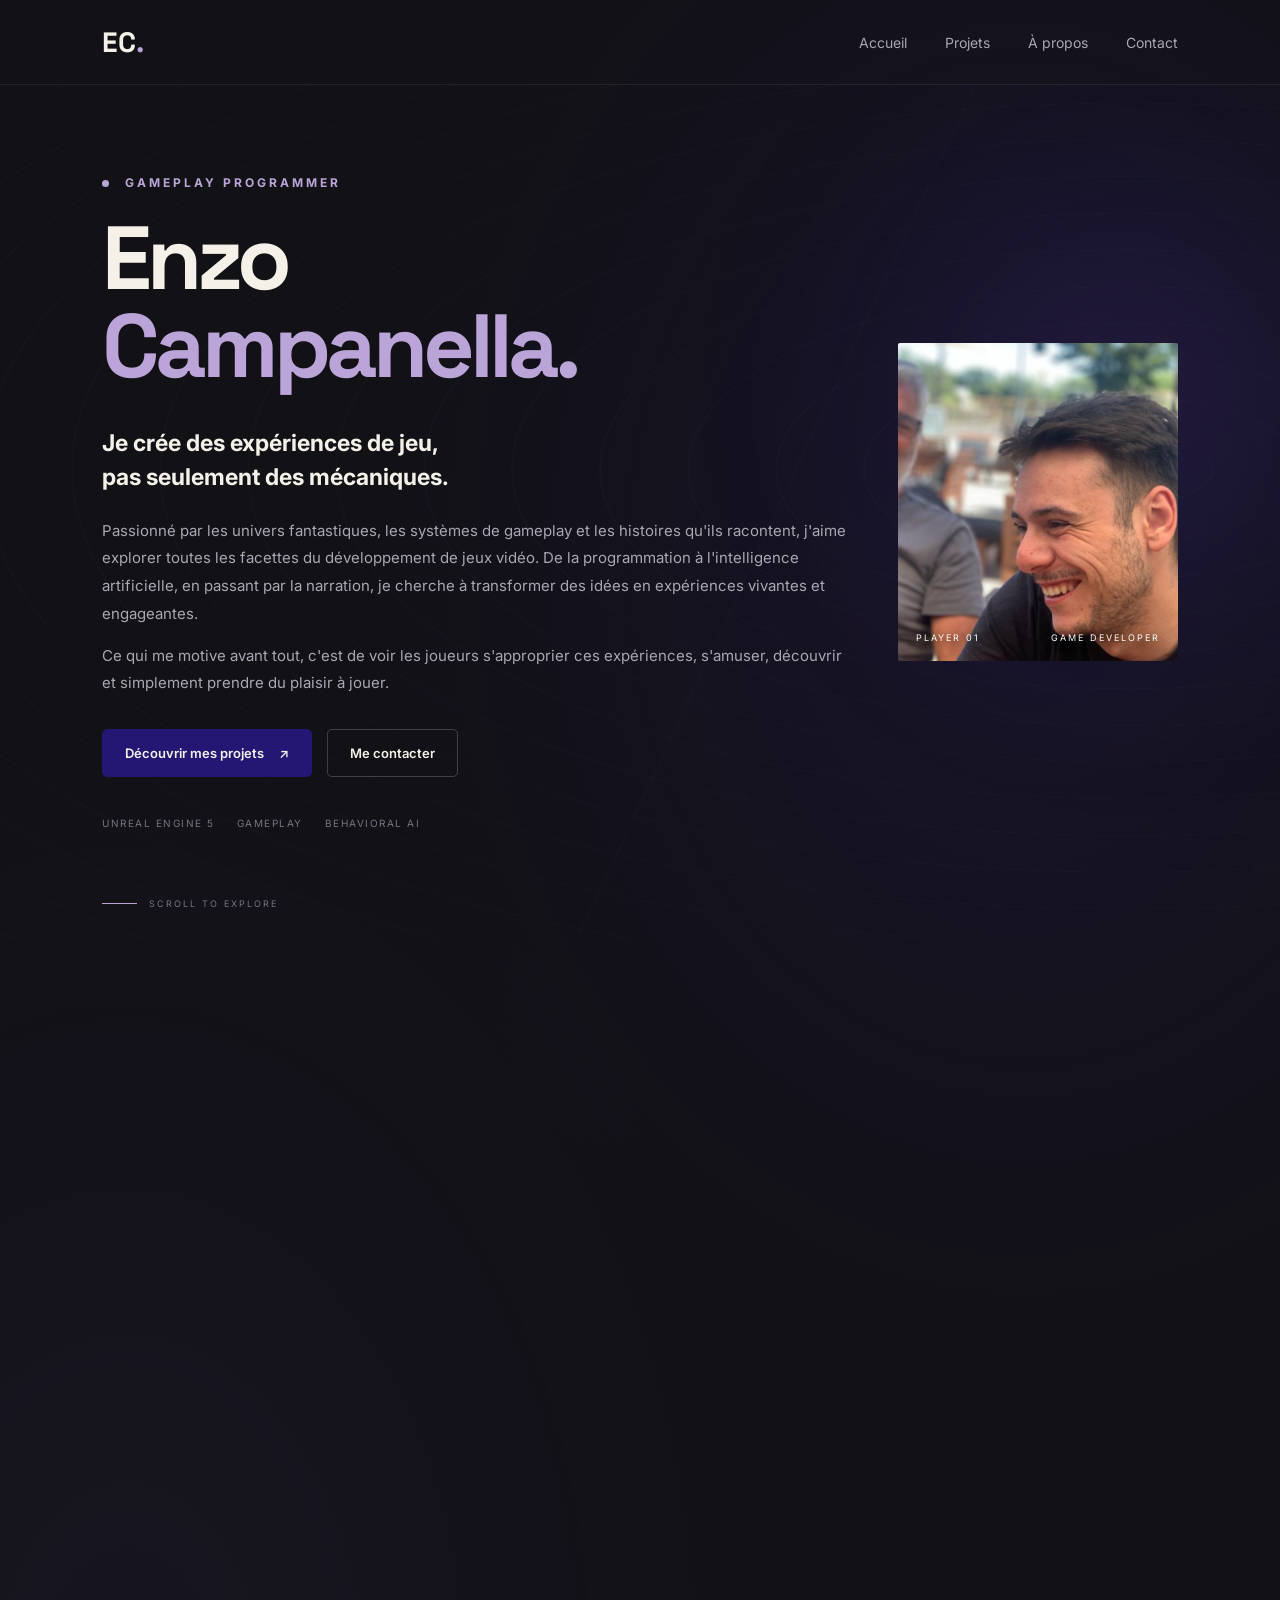
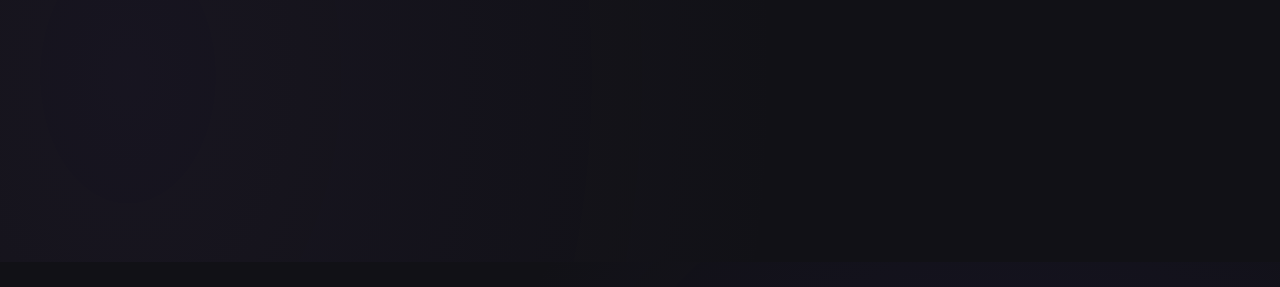
==== index.html @ 235dc597 "1" ====
<!DOCTYPE html>
<html lang="fr">
<head>
    <meta charset="UTF-8">
    <meta name="viewport" content="width=device-width, initial-scale=1.0">

    <title>Enzo Campanella | Gameplay Programmer</title>
    <meta name="description" content="Portfolio d'Enzo Campanella, Gameplay Programmer spécialisé sur Unreal Engine 5.">

    <link rel="stylesheet" href="css/style.css">
    <script src="js/main.js" defer></script>
</head>

<body>


    
    <header class="navbar">
        <a href="#" class="logo">EC<span>.</span></a>

        <nav class="nav-links" id="navLinks">
            <a href="#accueil">Accueil</a>
            <a href="#projets">Projets</a>
            <a href="#apropos">À propos</a>
            <a href="#contact">Contact</a>
        </nav>

        <button class="menu-toggle" id="menuToggle"
                aria-label="Ouvrir le menu" aria-expanded="false">
            <span></span>
            <span></span>
            <span></span>
        </button>
    </header>

    <main>

        <section class="hero" id="accueil">

            <div class="hero-content">

                <p class="eyebrow">
                    <span class="status-dot"></span>
                    GAMEPLAY PROGRAMMER
                </p>

                <h1>
                    Enzo<br>
                    <span>Campanella.</span>
                </h1>

                <h2>Je crée des expériences de jeu,<br>
                    pas seulement des mécaniques.</h2>

                <p class="hero-description">
                    Passionné par les univers fantastiques, les systèmes
                    de gameplay et les histoires qu'ils racontent, j'aime
                    explorer toutes les facettes du développement de jeux vidéo.
                    De la programmation à l'intelligence artificielle, en passant
                    par la narration, je cherche à transformer des idées en
                    expériences vivantes et engageantes.
                </p>

                <p class="hero-description secondary">
                    Ce qui me motive avant tout, c'est de voir les joueurs
                    s'approprier ces expériences, s'amuser, découvrir et
                    simplement prendre du plaisir à jouer.
                </p>

                <div class="hero-actions">
                    <a href="#projets" class="btn btn-primary">
                        Découvrir mes projets
                        <span>↗</span>
                    </a>

                    <a href="#contact" class="btn btn-secondary">
                        Me contacter
                    </a>
                </div>

                <div class="hero-technologies">
                    <span>UNREAL ENGINE 5</span>
                    <span>GAMEPLAY</span>
                    <span>BEHAVIORAL AI</span>
                </div>

            </div>

            <div class="hero-visual">

                <div class="portrait-frame">
                    <div class="portrait-decoration"></div>

                    <img
                        src="assets/portrait.png"
                        alt="Portrait d'Enzo Campanella"
                        class="portrait"
                    >

                    <div class="portrait-caption">
                        <span>PLAYER 01</span>
                        <span>GAME DEVELOPER</span>
                    </div>
                </div>

                <div class="floating-symbol symbol-one">✦</div>
                <div class="floating-symbol symbol-two">✧</div>
                <div class="floating-symbol symbol-three">◇</div>

            </div>

            <div class="scroll-indicator">
                <span></span>
                SCROLL TO EXPLORE
            </div>

        </section>

        <section class="projects-placeholder" id="projets">
            <p class="eyebrow">MES RÉALISATIONS</p>
            <h2>Des idées aux expériences jouables.</h2>
            <p>Mes projets arrivent ici prochainement.</p>
        </section>

        <section class="simple-section" id="apropos">
            <h2>À propos</h2>
            <p>Section en construction.</p>
        </section>

        <section class="simple-section" id="contact">
            <h2>Contact</h2>
            <p>Section en construction.</p>
        </section>

    </main>

</body>
</html>
---- css/style.css ----
@import url('https://fonts.googleapis.com/css2?family=Inter:wght@400;500;600;700;800&family=Space+Grotesk:wght@400;500;600;700&display=swap');

/* =========================================
   VARIABLES
========================================= */

:root {
    --background: #111116;
    --surface: #1B1922;
    --purple: #241773;
    --lavender: #BBA5D8;
    --ivory: #F5F1E9;
    --muted: #AAA7B2;
}

/* =========================================
   RESET & GLOBAL
========================================= */

* {
    margin: 0;
    padding: 0;
    box-sizing: border-box;
}

html {
    scroll-behavior: smooth;
}

body {
    background-color: var(--background);
    background-image:
        radial-gradient(ellipse at 80% 30%, rgba(55, 35, 125, 0.18), transparent 45%),
        radial-gradient(ellipse at 10% 90%, rgba(80, 55, 120, 0.10), transparent 40%),
        radial-gradient(rgba(187, 165, 216, 0.055) 0.7px, transparent 0.7px);
    background-size: auto, auto, 34px 34px;
    color: var(--ivory);
    font-family: 'Inter', sans-serif;
    overflow-x: hidden;
}

a {
    color: inherit;
    text-decoration: none;
}

button {
    font-family: inherit;
}

/* =========================================
   NAVIGATION
========================================= */

.navbar {
    width: 100%;
    height: 85px;
    padding: 0 8%;

    display: flex;
    align-items: center;
    justify-content: space-between;

    border-bottom: 1px solid rgba(255,255,255,0.07);

    position: relative;
    z-index: 10;
}

.logo {
    font-family: 'Space Grotesk', sans-serif;
    font-size: 28px;
    font-weight: 700;
}

.logo span {
    color: var(--lavender);
}

.nav-links {
    display: flex;
    gap: 38px;
}

.nav-links a {
    color: var(--muted);
    font-size: 14px;
    transition: color 0.3s ease;
}

.nav-links a:hover {
    color: var(--lavender);
}

.menu-toggle {
    display: none;
    background: none;
    border: none;
    cursor: pointer;
}

/* =========================================
   HERO SECTION
========================================= */

.hero {
    min-height: calc(100vh - 85px);
    padding: 90px 8% 110px;

    display: grid;
    grid-template-columns: minmax(0, 1.75fr) minmax(280px, 0.65fr);
    align-items: center;

    gap: clamp(24px, 3.5vw, 58px);

    position: relative;
    isolation: isolate;
    overflow: hidden;
}

/* Halo violet en arrière-plan */

.hero::before {
    content: "";
    position: absolute;
    z-index: -2;

    width: 800px;
    height: 800px;

    top: -100px;
    right: -250px;

    background: radial-gradient(
        circle,
        rgba(75, 52, 155, 0.22),
        rgba(36, 23, 115, 0.08) 45%,
        transparent 70%
    );

    filter: blur(40px);
    pointer-events: none;
}

/* Courbes discrètes inspirées des univers fantasy */

.hero::after {
    content: "";
    position: absolute;
    z-index: -1;
    inset: 0;

    background:
        repeating-radial-gradient(
            ellipse at 88% 45%,
            transparent 0,
            transparent 85px,
            rgba(187, 165, 216, 0.045) 86px,
            transparent 88px
        ),
        linear-gradient(115deg, transparent 0 58%, rgba(187, 165, 216, 0.025) 58.1%, transparent 58.3% 100%);

    opacity: 0.75;
    pointer-events: none;
}

.hero-content {
    max-width: 100%;
    position: relative;
    z-index: 2;
}

.eyebrow {
    color: var(--lavender);
    font-size: 12px;
    font-weight: 700;
    letter-spacing: 3px;
    margin-bottom: 25px;
}

.status-dot {
    display: inline-block;
    width: 7px;
    height: 7px;
    border-radius: 50%;
    background: var(--lavender);
    margin-right: 10px;
}

/* =========================================
   TYPOGRAPHY
========================================= */

h1 {
    font-family: 'Space Grotesk', sans-serif;
    font-size: clamp(65px, 7vw, 100px);
    line-height: 0.98;
    letter-spacing: -5px;
    margin-bottom: 35px;
}

h1 span {
    color: var(--lavender);
}

.hero h2 {
    font-size: 23px;
    line-height: 1.5;
    margin-bottom: 22px;
}

.hero-description {
    max-width: 900px;
    color: var(--muted);
    font-size: 15px;
    line-height: 1.85;
    margin-bottom: 14px;
}

.hero-description.secondary {
    margin-bottom: 32px;
}

/* =========================================
   BUTTONS
========================================= */

.hero-actions {
    display: flex;
    gap: 15px;
    flex-wrap: wrap;
    margin-top: 28px;
    margin-bottom: 40px;
}

.btn {
    padding: 15px 22px;
    border-radius: 5px;
    font-size: 13px;
    font-weight: 600;
    transition: all 0.3s ease;
}

.btn-primary {
    background: var(--purple);
    border: 1px solid var(--purple);
}

.btn-primary span {
    margin-left: 12px;
}

.btn-primary:hover {
    background: var(--lavender);
    border-color: var(--lavender);
    color: var(--background);
    transform: translateY(-3px);
}

.btn-secondary {
    border: 1px solid rgba(255,255,255,0.2);
}

.btn-secondary:hover {
    border-color: var(--lavender);
    color: var(--lavender);
}

/* =========================================
   TECHNOLOGIES
========================================= */

.hero-technologies {
    display: flex;
    gap: 22px;
    flex-wrap: wrap;

    color: #777481;
    font-size: 10px;
    letter-spacing: 1.5px;
}

/* =========================================
   PORTRAIT
========================================= */

.hero-visual {
    width: 100%;
    display: flex;
    justify-content: center;
    align-items: center;
    position: relative;
}

.portrait-frame {
    width: 100%;
    max-width: 350px;
    aspect-ratio: 0.88;

    padding: 0;
    border: none;
    background: transparent;

    position: relative;
    transform: none;
}

.portrait-decoration {
    display: none;
}

.portrait {
    display: block;
    width: 100%;
    height: 100%;

    object-fit: cover;
    object-position: center 35%;

    border-radius: 2px;
    filter: none;

    box-shadow: none;
}

.portrait-caption {
    position: absolute;
    bottom: 18px;
    left: 18px;
    right: 18px;

    display: flex;
    justify-content: space-between;

    color: white;
    font-size: 9px;
    letter-spacing: 2px;
    text-shadow: 0 2px 8px rgba(0, 0, 0, 0.9);
}

/* Aucun symbole décoratif autour du portrait */

.floating-symbol {
    display: none;
}

/* =========================================
   SCROLL INDICATOR
========================================= */

.scroll-indicator {
    position: absolute;
    bottom: 30px;
    left: 8%;

    display: flex;
    align-items: center;
    gap: 12px;

    color: #777481;
    font-size: 9px;
    letter-spacing: 2px;
}

.scroll-indicator span {
    width: 35px;
    height: 1px;
    background: var(--lavender);
}

/* =========================================
   PROJECTS & OTHER SECTIONS
========================================= */

.projects-placeholder,
.simple-section {
    padding: 100px 8%;
    min-height: 300px;

    border-top: 1px solid rgba(255,255,255,0.07);

    opacity: 0;
    transform: translateY(25px);

    transition:
        opacity 0.7s ease,
        transform 0.7s ease;
}

.projects-placeholder.visible,
.simple-section.visible {
    opacity: 1;
    transform: translateY(0);
}

.projects-placeholder h2,
.simple-section h2 {
    font-family: 'Space Grotesk', sans-serif;
    font-size: 35px;
    margin-bottom: 18px;
}

.projects-placeholder > p:not(.eyebrow),
.simple-section p {
    color: var(--muted);
}

/* =========================================
   TABLET
========================================= */

@media (max-width: 900px) {

    .hero {
        grid-template-columns: minmax(0, 1.45fr) minmax(220px, 0.7fr);
        padding-left: 6%;
        padding-right: 6%;
        gap: 26px;
    }

    h1 {
        font-size: 65px;
    }

    .hero h2 {
        font-size: 18px;
    }

    .hero-description {
        font-size: 13px;
    }

    .navbar {
        padding: 0 6%;
    }
}

/* =========================================
   MOBILE
========================================= */

@media (max-width: 650px) {

    .navbar {
        height: 70px;
        padding: 0 7%;
    }

    .menu-toggle {
        display: flex;
        flex-direction: column;
        gap: 5px;
    }

    .menu-toggle span {
        width: 25px;
        height: 2px;
        background: var(--ivory);
    }

    .nav-links {
        display: none;

        position: absolute;
        top: 70px;
        left: 0;
        right: 0;

        padding: 25px;

        background: var(--surface);

        flex-direction: column;
        gap: 22px;
    }

    .nav-links.active {
        display: flex;
    }

    .hero {
        min-height: auto;
        grid-template-columns: 1fr;
        padding: 65px 7% 100px;
        gap: 40px;
    }

    h1 {
        font-size: 65px;
        letter-spacing: -3px;
    }

    .hero h2 {
        font-size: 19px;
    }

    .hero-description {
        max-width: 100%;
        font-size: 14px;
    }

    .hero-visual {
        width: 80%;
        max-width: 330px;
        margin: 20px auto;
    }

    .portrait-frame {
        max-width: 100%;
    }

    .scroll-indicator {
        left: 7%;
    }

    .projects-placeholder,
    .simple-section {
        padding: 75px 7%;
    }

    .projects-placeholder h2,
    .simple-section h2 {
        font-size: 28px;
    }
}

/* =========================================
   ACCESSIBILITY
========================================= */

@media (prefers-reduced-motion: reduce) {
    html {
        scroll-behavior: auto;
    }

    *,
    *::before,
    *::after {
        transition-duration: 0.01ms !important;
        animation-duration: 0.01ms !important;
    }
}
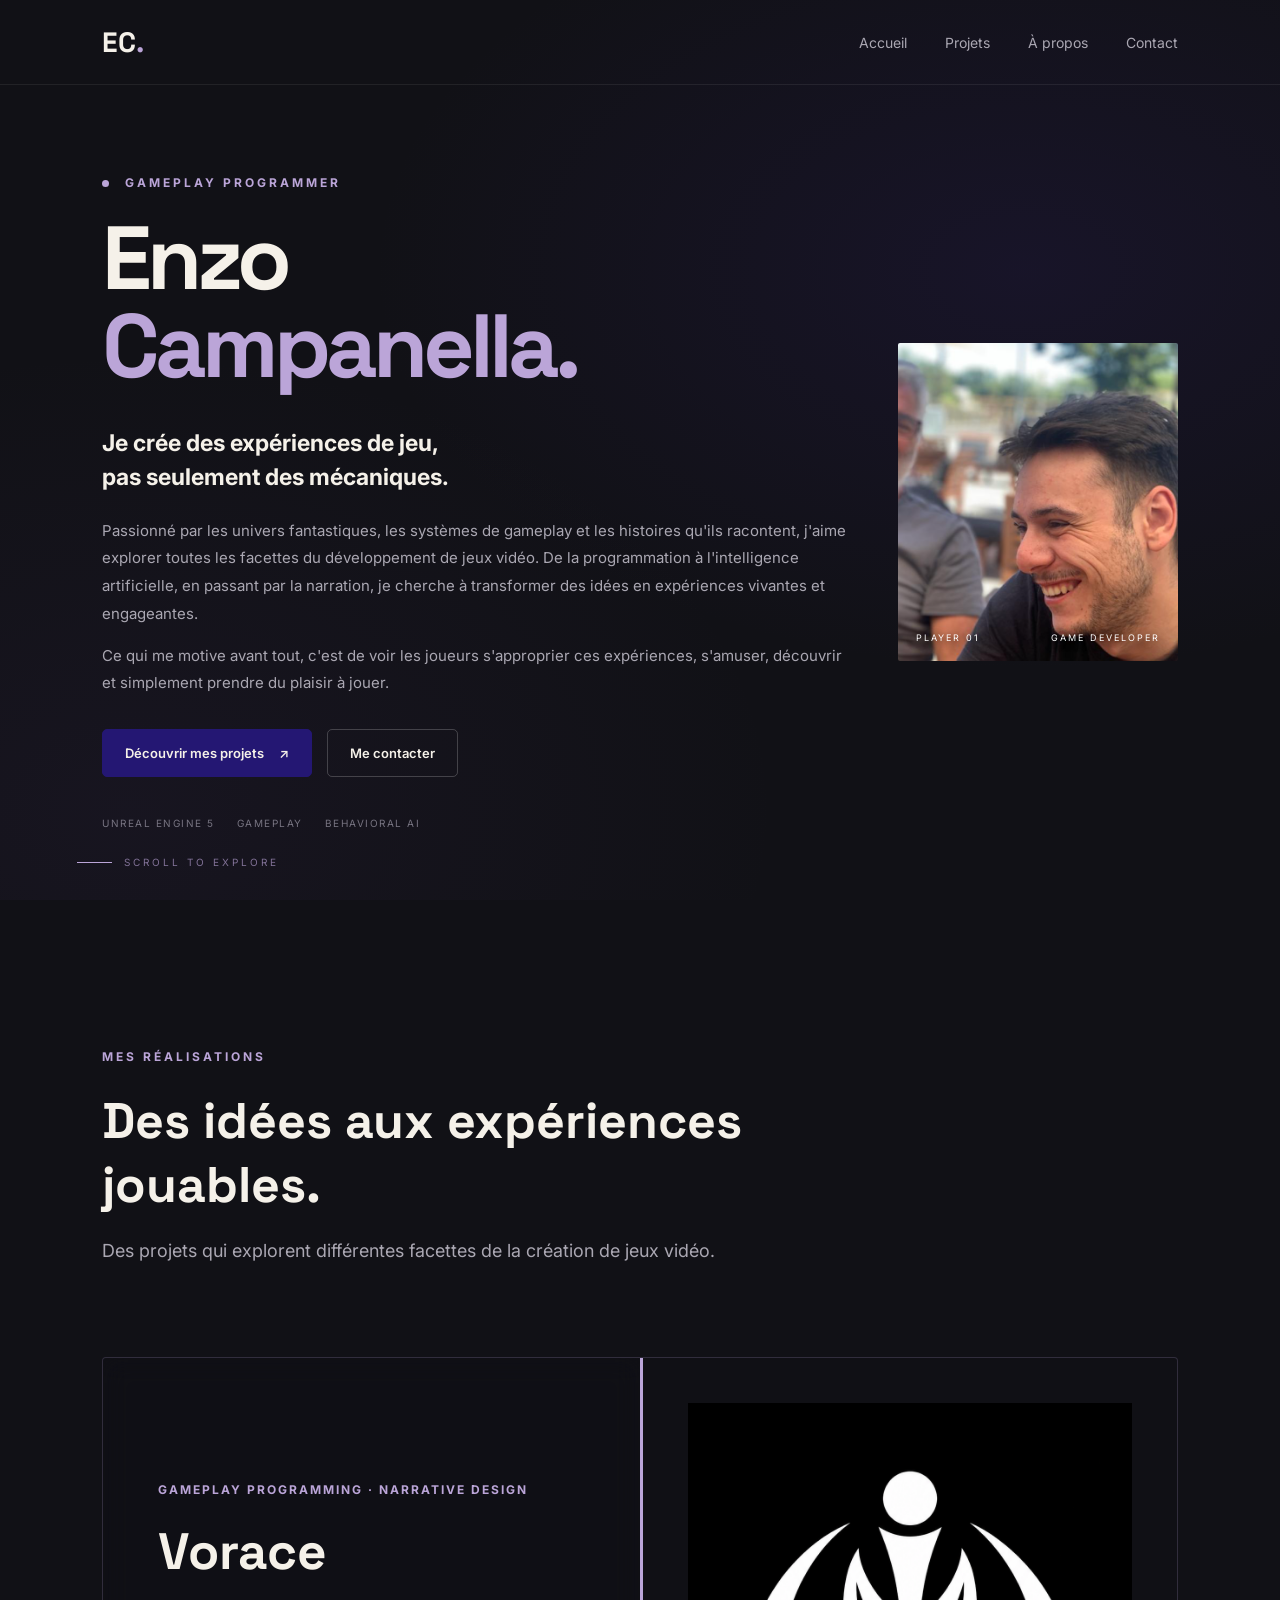
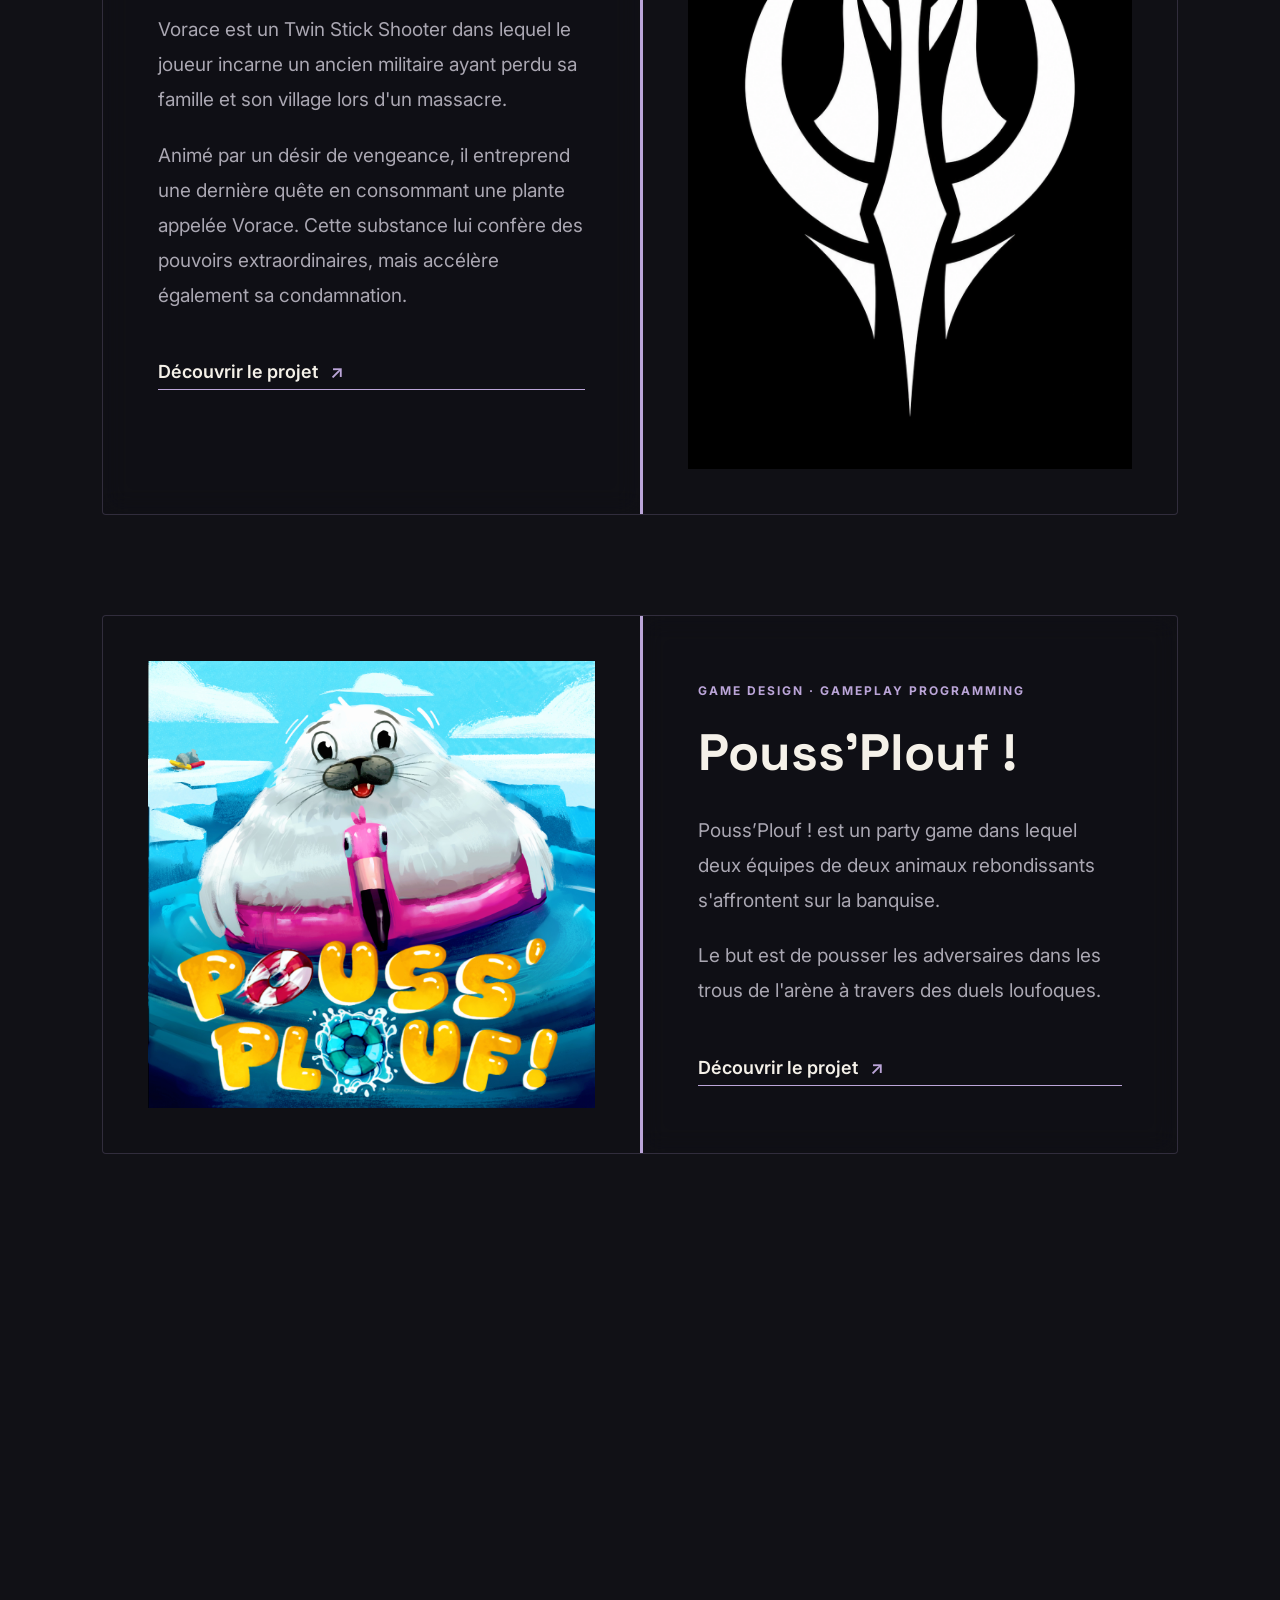
==== commit 5819c514: "a" ====
--- a/index.html
+++ b/index.html
@@ -111,16 +111,95 @@
             </div>
 
             <div class="scroll-indicator">
-                <span></span>
-                SCROLL TO EXPLORE
-            </div>
-
-        </section>
-
-        <section class="projects-placeholder" id="projets">
-            <p class="eyebrow">MES RÉALISATIONS</p>
-            <h2>Des idées aux expériences jouables.</h2>
-            <p>Mes projets arrivent ici prochainement.</p>
+                Scroll to explore
+            </div>
+
+        </section>
+
+        <section class="projects-section" id="projets">
+
+            <div class="projects-heading">
+                <p class="eyebrow">MES RÉALISATIONS</p>
+                <h2>Des idées aux expériences jouables.</h2>
+                <p>
+                    Des projets qui explorent différentes facettes
+                    de la création de jeux vidéo.
+                </p>
+            </div>
+
+            <!-- VORACE -->
+            <article class="project-row">
+                <div class="project-card">
+                    <div class="project-content">
+                        <p class="project-category">
+                            GAMEPLAY PROGRAMMING · NARRATIVE DESIGN
+                        </p>
+
+                        <h3>Vorace</h3>
+
+                        <p class="project-description">
+                            Vorace est un Twin Stick Shooter dans lequel le joueur
+                            incarne un ancien militaire ayant perdu sa famille et
+                            son village lors d'un massacre.
+                        </p>
+
+                        <p class="project-description">
+                            Animé par un désir de vengeance, il entreprend une
+                            dernière quête en consommant une plante appelée
+                            Vorace. Cette substance lui confère des pouvoirs
+                            extraordinaires, mais accélère également sa condamnation.
+                        </p>
+
+                        <a href="projects/vorace.html" class="project-link">
+                            Découvrir le projet <span>↗</span>
+                        </a>
+                    </div>
+
+
+                    <div class="project-image">
+                        <img src="assets/vorace-logo.png" alt="Logo du projet Vorace">
+                    </div>
+                </div>
+            </article>
+
+            <!-- POUSS'PL OUF -->
+            <article class="project-row reverse">
+
+                <div class="project-card">
+
+                    <div class="project-image">
+                        <img src="assets/pouss-plouf.png"
+                             alt="Visuel du jeu Pouss’Plouf !">
+                    </div>
+
+                    <div class="project-content">
+
+                        <p class="project-category">
+                            GAME DESIGN · GAMEPLAY PROGRAMMING
+                        </p>
+
+                        <h3>Pouss’Plouf !</h3>
+
+                        <p class="project-description">
+                            Pouss’Plouf ! est un party game dans lequel deux équipes
+                            de deux animaux rebondissants s'affrontent sur la banquise.
+                        </p>
+
+                        <p class="project-description">
+                            Le but est de pousser les adversaires dans les trous
+                            de l'arène à travers des duels loufoques.
+                        </p>
+
+                        <a href="projects/pouss-plouf.html" class="project-link">
+                            Découvrir le projet <span>↗</span>
+                        </a>
+
+                    </div>
+
+                </div>
+
+            </article>
+
         </section>
 
         <section class="simple-section" id="apropos">
--- a/css/style.css
+++ b/css/style.css
@@ -30,11 +30,11 @@
 
 body {
     background-color: var(--background);
-    background-image:
-        radial-gradient(ellipse at 80% 30%, rgba(55, 35, 125, 0.18), transparent 45%),
-        radial-gradient(ellipse at 10% 90%, rgba(80, 55, 120, 0.10), transparent 40%),
-        radial-gradient(rgba(187, 165, 216, 0.055) 0.7px, transparent 0.7px);
-    background-size: auto, auto, 34px 34px;
+    background-image: radial-gradient(ellipse at 80% 30%, rgba(55, 35, 125, 0.18), transparent 45%), radial-gradient(ellipse at 10% 90%, rgba(80, 55, 120, 0.10), transparent 40%), radial-gradient(rgba(187, 165, 216, 0.055) 0.7px, transparent 0.7px), url("../assets/hero-landscape.png");
+    background-size: auto, auto, 34px 34px, cover;
+    background-position: center, center, center, center top;
+    background-repeat: no-repeat, no-repeat, repeat, no-repeat;
+    background-attachment: fixed;
     color: var(--ivory);
     font-family: 'Inter', sans-serif;
     overflow-x: hidden;
@@ -104,65 +104,30 @@
    HERO SECTION
 ========================================= */
 
+/* =========================================
+   HERO SECTION
+========================================= */
+
 .hero {
     min-height: calc(100vh - 85px);
     padding: 90px 8% 110px;
-
     display: grid;
     grid-template-columns: minmax(0, 1.75fr) minmax(280px, 0.65fr);
     align-items: center;
-
     gap: clamp(24px, 3.5vw, 58px);
-
     position: relative;
     isolation: isolate;
     overflow: hidden;
 }
 
-/* Halo violet en arrière-plan */
-
-.hero::before {
-    content: "";
-    position: absolute;
-    z-index: -2;
-
-    width: 800px;
-    height: 800px;
-
-    top: -100px;
-    right: -250px;
-
-    background: radial-gradient(
-        circle,
-        rgba(75, 52, 155, 0.22),
-        rgba(36, 23, 115, 0.08) 45%,
-        transparent 70%
-    );
-
-    filter: blur(40px);
-    pointer-events: none;
-}
-
-/* Courbes discrètes inspirées des univers fantasy */
-
-.hero::after {
-    content: "";
-    position: absolute;
-    z-index: -1;
-    inset: 0;
-
-    background:
-        repeating-radial-gradient(
-            ellipse at 88% 45%,
-            transparent 0,
-            transparent 85px,
-            rgba(187, 165, 216, 0.045) 86px,
-            transparent 88px
-        ),
-        linear-gradient(115deg, transparent 0 58%, rgba(187, 165, 216, 0.025) 58.1%, transparent 58.3% 100%);
-
-    opacity: 0.75;
-    pointer-events: none;
+    /* Paysage fantastique en arrière-plan */
+
+/* Contenu principal */
+
+.hero-content {
+    max-width: 100%;
+    position: relative;
+    z-index: 2;
 }
 
 .hero-content {
@@ -350,24 +315,26 @@
 ========================================= */
 
 .scroll-indicator {
-    position: absolute;
-    bottom: 30px;
-    left: 8%;
-
+    position: fixed;
+    bottom: 32px;
+    left: 6%;
+    z-index: 99999;
     display: flex;
     align-items: center;
     gap: 12px;
-
-    color: #777481;
-    font-size: 9px;
-    letter-spacing: 2px;
-}
-
-.scroll-indicator span {
-    width: 35px;
-    height: 1px;
-    background: var(--lavender);
-}
+    color: rgba(187, 165, 216, 0.65);
+    font-size: 10px;
+    letter-spacing: 3px;
+    text-transform: uppercase;
+    pointer-events: none;
+}
+
+    .scroll-indicator::before {
+        content: "";
+        width: 35px;
+        height: 1px;
+        background: var(--lavender);
+    }
 
 /* =========================================
    PROJECTS & OTHER SECTIONS
@@ -378,7 +345,6 @@
     padding: 100px 8%;
     min-height: 300px;
 
-    border-top: 1px solid rgba(255,255,255,0.07);
 
     opacity: 0;
     transform: translateY(25px);
@@ -407,6 +373,365 @@
 }
 
 /* =========================================
+   PROJECTS SECTION
+========================================= */
+
+.projects-section {
+    padding: 110px 8%;
+}
+
+.projects-heading {
+    max-width: 700px;
+    margin-bottom: 90px;
+}
+
+    .projects-heading h2 {
+        font-family: 'Space Grotesk', sans-serif;
+        font-size: clamp(30px, 4vw, 45px);
+        margin-bottom: 18px;
+    }
+
+    .projects-heading > p:not(.eyebrow) {
+        color: var(--muted);
+        line-height: 1.8;
+    }
+
+/* PROJECT ROW */
+
+.project-row {
+    display: grid;
+    grid-template-columns: 1fr 1fr;
+    align-items: center;
+    gap: 7%;
+    margin-bottom: 130px;
+}
+
+    .project-row:last-child {
+        margin-bottom: 0;
+    }
+
+    /* REVERSE LAYOUT */
+
+    .project-row.reverse .project-image {
+        order: -1;
+    }
+
+/* PROJECT CONTENT */
+
+.project-content {
+    max-width: 550px;
+}
+
+.project-category {
+    color: var(--lavender);
+    font-size: 10px;
+    font-weight: 700;
+    letter-spacing: 2px;
+    margin-bottom: 20px;
+}
+
+.project-content h3 {
+    font-family: 'Space Grotesk', sans-serif;
+    font-size: clamp(35px, 4vw, 52px);
+    margin-bottom: 25px;
+}
+
+.project-description {
+    color: var(--muted);
+    font-size: 14px;
+    line-height: 1.9;
+    margin-bottom: 15px;
+}
+
+/* PROJECT IMAGE */
+
+.project-image {
+    width: 100%;
+    aspect-ratio: 16 / 10;
+    display: flex;
+    align-items: center;
+    justify-content: center;
+    overflow: hidden;
+    background: var(--surface);
+    border: 1px solid rgba(187, 165, 216, 0.15);
+}
+
+    .project-image img {
+        width: 100%;
+        height: 100%;
+        object-fit: cover;
+        transition: transform 0.5s ease;
+    }
+
+    .project-image:hover img {
+        transform: scale(1.04);
+    }
+
+/* PROJECT LINK */
+
+.project-link {
+    display: inline-flex;
+    align-items: center;
+    gap: 12px;
+    margin-top: 25px;
+    padding-bottom: 7px;
+    color: var(--ivory);
+    font-size: 13px;
+    font-weight: 600;
+    border-bottom: 1px solid var(--lavender);
+    transition: color 0.3s ease;
+}
+
+    .project-link:hover {
+        color: var(--lavender);
+    }
+
+    .project-link span {
+        color: var(--lavender);
+    }
+
+/* =========================================
+   PROJECTS - VISUAL IMPROVEMENTS
+========================================= */
+
+/* PROJECT CONTENT PANEL */
+
+.project-content {
+    max-width: 100%;
+    padding: 38px;
+    background: rgba(17, 17, 22, 0.82);
+    border-left: 3px solid var(--lavender);
+    backdrop-filter: blur(12px);
+    -webkit-backdrop-filter: blur(12px);
+}
+
+/* PROJECT TYPOGRAPHY */
+
+.project-category {
+    font-size: 12px;
+    margin-bottom: 22px;
+}
+
+.project-content h3 {
+    font-size: clamp(40px, 4vw, 57px);
+    margin-bottom: 28px;
+}
+
+.project-description {
+    font-size: 19px;
+    line-height: 1.85;
+    margin-bottom: 20px;
+}
+
+.project-link {
+    font-size: 18px;
+    margin-top: 28px;
+}
+
+/* PROJECT IMAGES */
+
+.project-image {
+    aspect-ratio: 16 / 10;
+    background: rgba(17, 17, 22, 0.85);
+    padding: 12px;
+}
+
+    .project-image img {
+        width: 100%;
+        height: 100%;
+        object-fit: contain;
+        transition: transform 0.5s ease;
+    }
+
+/* SECTION HEADING */
+
+.projects-heading h2 {
+    font-size: clamp(35px, 4vw, 50px);
+}
+
+.projects-heading > p:not(.eyebrow) {
+    font-size: 18px;
+    line-height: 1.8;
+}
+/* =========================================
+   PROJECT CARD - UNIFIED LAYOUT
+========================================= */
+
+.project-row {
+    display: block;
+    margin-bottom: 100px;
+}
+
+.project-card {
+    display: grid;
+    grid-template-columns: 1fr 1fr;
+    align-items: stretch;
+    background: rgba(17, 17, 22, 0.88);
+    border: 1px solid rgba(187, 165, 216, 0.2);
+    border-radius: 4px;
+    overflow: hidden;
+    backdrop-filter: blur(12px);
+    -webkit-backdrop-filter: blur(12px);
+}
+
+.project-content {
+    max-width: none;
+    padding: 55px;
+    background: transparent;
+    border-left: 3px solid var(--lavender);
+    display: flex;
+    flex-direction: column;
+    justify-content: center;
+}
+
+.project-image {
+    width: 100%;
+    height: 100%;
+    min-height: 450px;
+    aspect-ratio: auto;
+    padding: 30px;
+    background: transparent;
+    border: none;
+    display: flex;
+    align-items: center;
+    justify-content: center;
+}
+
+    .project-image img {
+        width: 100%;
+        height: 100%;
+        object-fit: contain;
+    }
+
+/* INVERSE ORDER */
+
+.project-row.reverse .project-content {
+    order: 2;
+}
+
+.project-row.reverse .project-image {
+    order: 1;
+}
+/* LIMIT IMAGE SIZE */
+
+.project-image {
+    min-height: 450px;
+    padding: 45px;
+}
+
+    .project-image img {
+        width: 100%;
+        height: 100%;
+        max-width: 800px;
+        max-height: 800px;
+        object-fit: contain;
+    }
+/* Séparation entre image et texte */
+
+.project-content {
+    border-left: none;
+}
+
+.project-row:not(.reverse) .project-image {
+    border-left: 3px solid var(--lavender);
+}
+
+.project-row.reverse .project-content {
+    border-left: 3px solid var(--lavender);
+}
+/* MOBILE */
+
+@media (max-width: 650px) {
+
+    .project-card {
+        grid-template-columns: 1fr;
+    }
+
+    .project-content {
+        padding: 30px;
+        order: 1 !important;
+    }
+
+    .project-image {
+        min-height: 280px;
+        padding: 20px;
+        order: 2 !important;
+    }
+}
+/* MOBILE */
+
+@media (max-width: 650px) {
+
+    .project-content {
+        padding: 25px;
+    }
+
+        .project-content h3 {
+            font-size: 38px;
+        }
+
+    .project-description {
+        font-size: 17px;
+    }
+
+    .project-link {
+        font-size: 16px;
+    }
+}
+
+/* RESPONSIVE */
+
+@media (max-width: 900px) {
+
+    .projects-section {
+        padding: 90px 6%;
+    }
+
+    .project-row {
+        gap: 4%;
+    }
+
+    .project-content h3 {
+        font-size: 36px;
+    }
+}
+
+@media (max-width: 650px) {
+
+    .projects-section {
+        padding: 75px 7%;
+    }
+
+    .projects-heading {
+        margin-bottom: 55px;
+    }
+
+    .project-row {
+        grid-template-columns: 1fr;
+        gap: 30px;
+        margin-bottom: 85px;
+    }
+
+        .project-row.reverse .project-image {
+            order: 0;
+        }
+
+    .project-content {
+        max-width: 100%;
+    }
+
+        .project-content h3 {
+            font-size: 36px;
+        }
+
+    .project-image {
+        aspect-ratio: 16 / 10;
+    }
+}
+
+
+
+/* =========================================
    TABLET
 ========================================= */
 
@@ -510,10 +835,6 @@
         max-width: 100%;
     }
 
-    .scroll-indicator {
-        left: 7%;
-    }
-
     .projects-placeholder,
     .simple-section {
         padding: 75px 7%;
@@ -540,4 +861,6 @@
         transition-duration: 0.01ms !important;
         animation-duration: 0.01ms !important;
     }
-}
+
+}
+
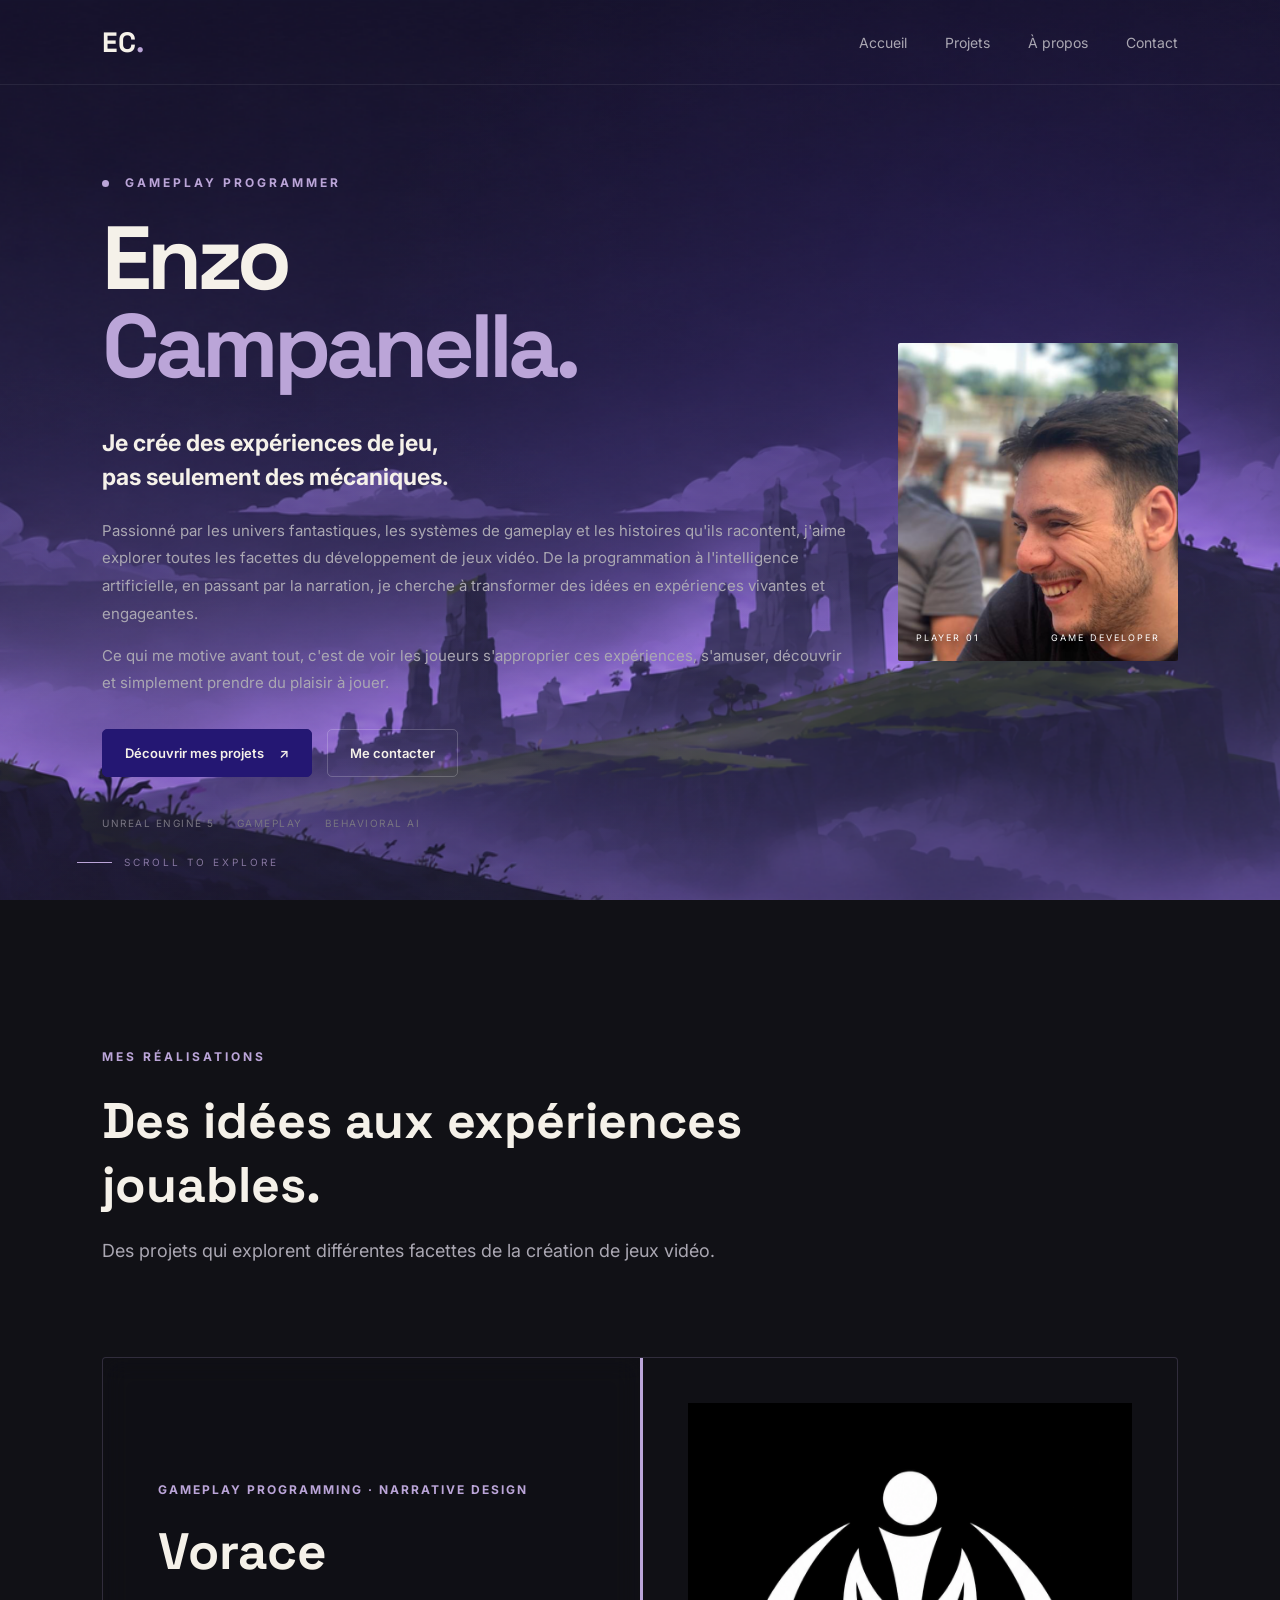
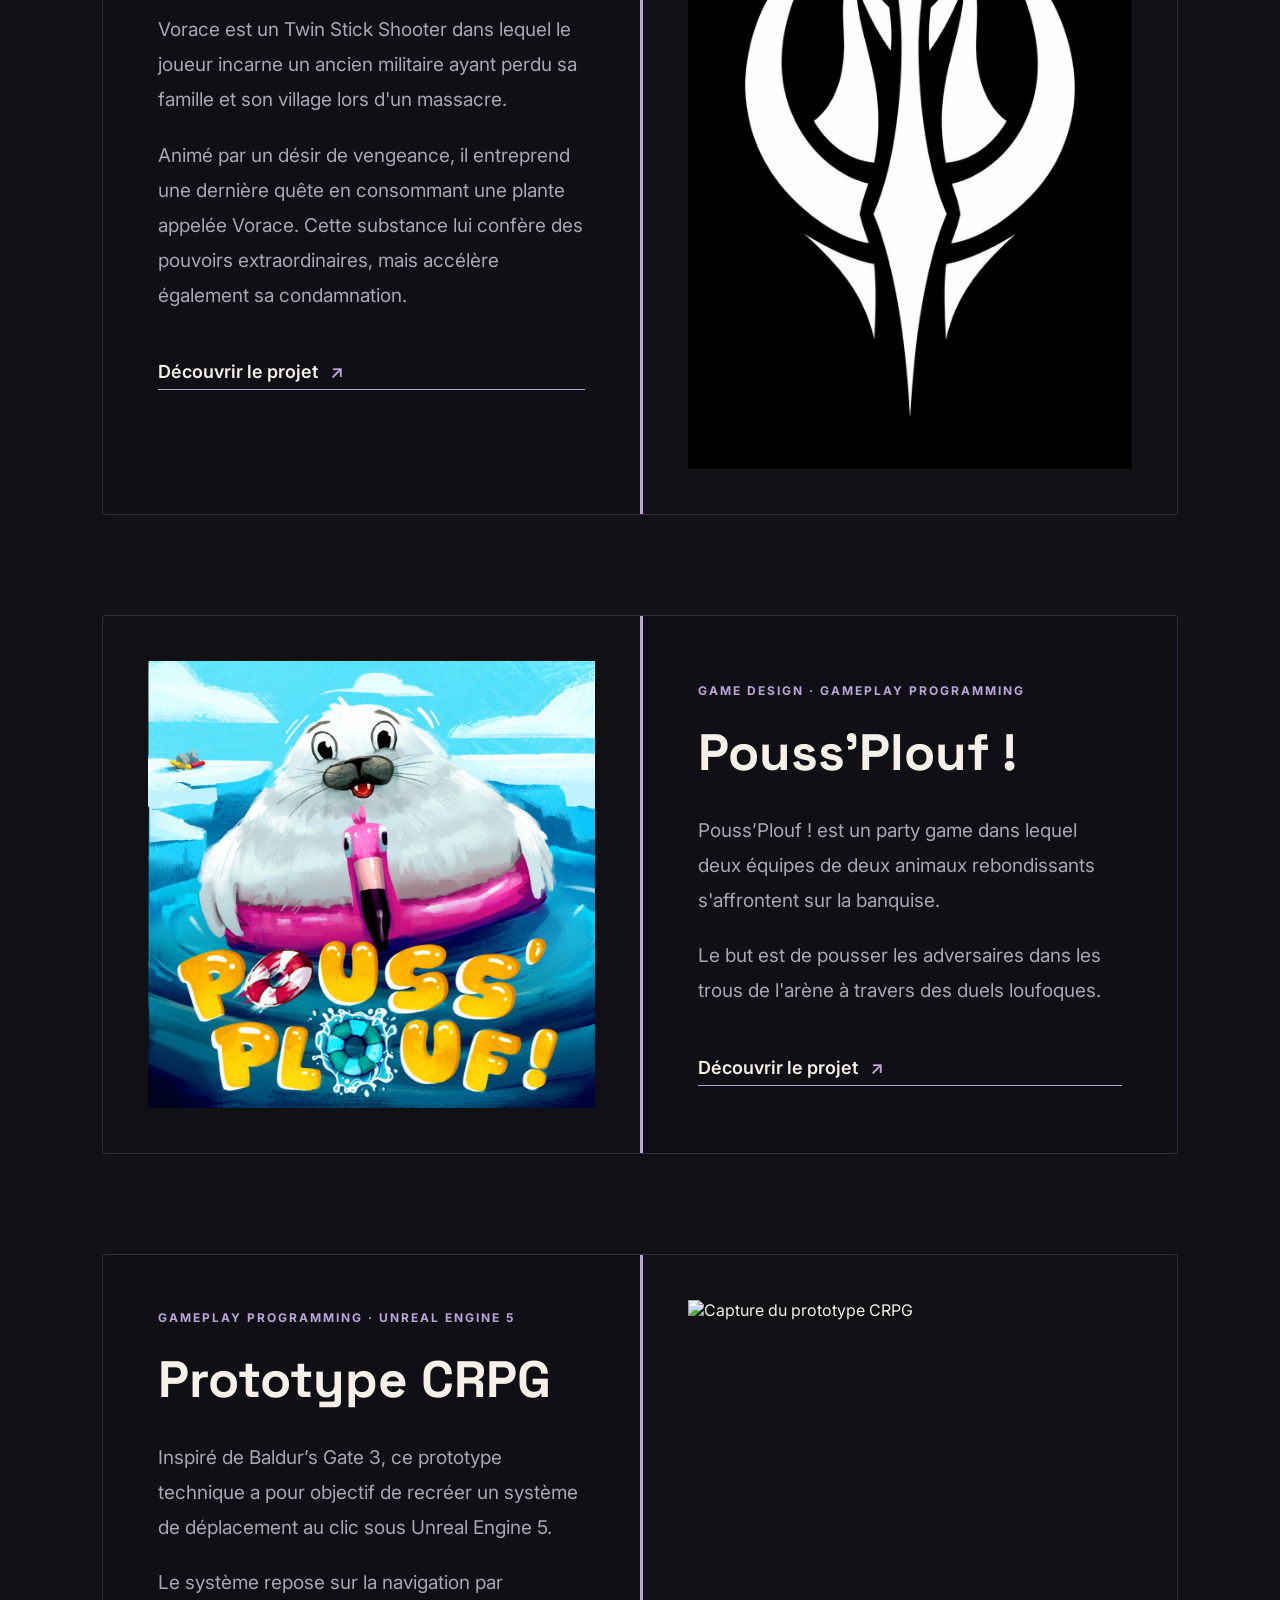
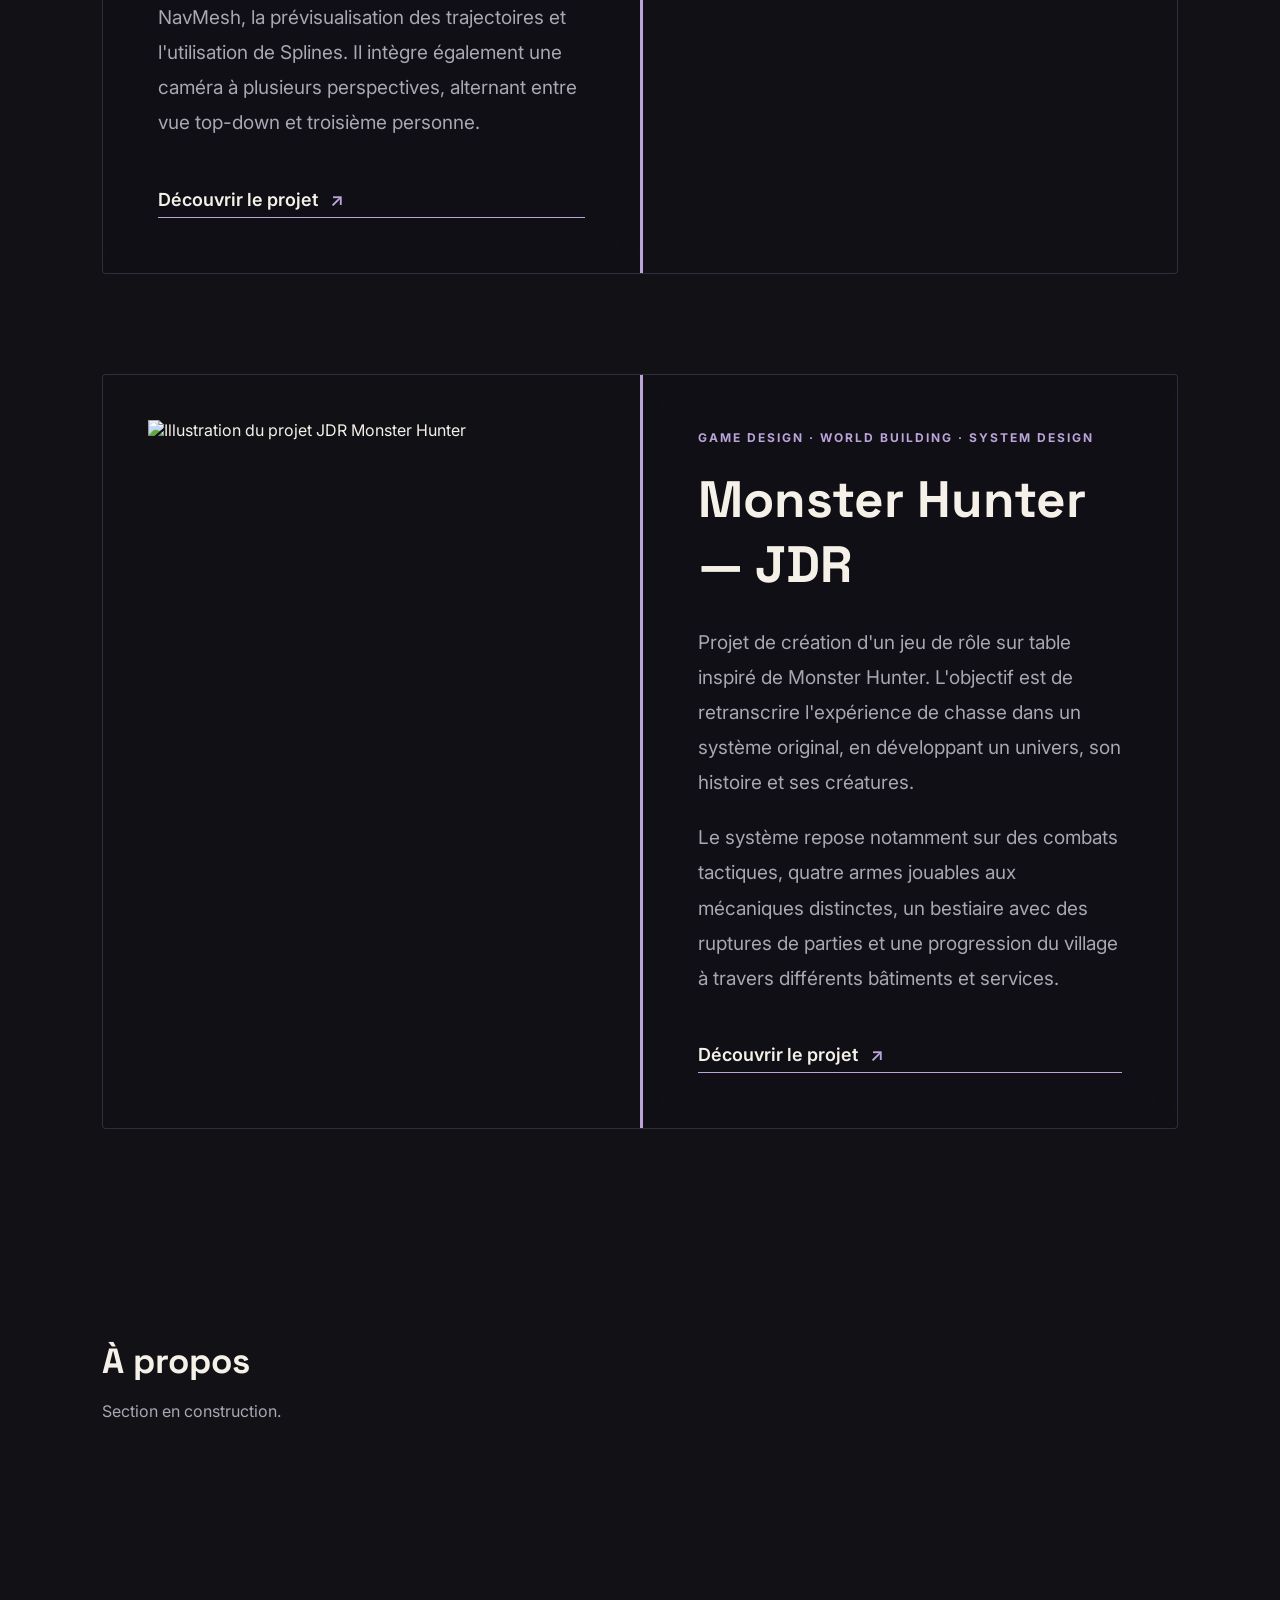
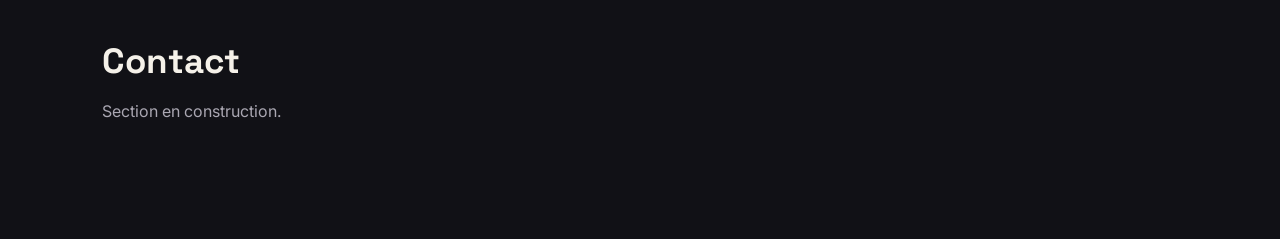
==== commit 584c1b94: "i" ====
--- a/index.html
+++ b/index.html
@@ -200,6 +200,90 @@
 
             </article>
 
+            <!-- PROTOTYPE CRPG -->
+<article class="project-row">
+
+    <div class="project-card">
+
+        <div class="project-content">
+
+            <p class="project-category">
+                GAMEPLAY PROGRAMMING · UNREAL ENGINE 5
+            </p>
+
+            <h3>Prototype CRPG</h3>
+
+            <p class="project-description">
+                Inspiré de Baldur’s Gate 3, ce prototype technique
+                a pour objectif de recréer un système de déplacement
+                au clic sous Unreal Engine 5.
+            </p>
+
+            <p class="project-description">
+                Le système repose sur la navigation par NavMesh,
+                la prévisualisation des trajectoires et l'utilisation
+                de Splines. Il intègre également une caméra à plusieurs
+                perspectives, alternant entre vue top-down et troisième
+                personne.
+            </p>
+
+            <a href="projects/crpg.html" class="project-link">
+                Découvrir le projet <span>↗</span>
+            </a>
+
+        </div>
+
+        <div class="project-image">
+            <img src="assets/crpg.png"
+                 alt="Capture du prototype CRPG">
+        </div>
+
+    </div>
+
+</article>
+<!-- JDR MONSTER HUNTER -->
+<article class="project-row reverse">
+
+    <div class="project-card">
+
+        <div class="project-image">
+            <img src="assets/monster-hunter-jdr.png"
+                 alt="Illustration du projet JDR Monster Hunter">
+        </div>
+
+        <div class="project-content">
+
+            <p class="project-category">
+                GAME DESIGN · WORLD BUILDING · SYSTEM DESIGN
+            </p>
+
+            <h3>Monster Hunter — JDR</h3>
+
+            <p class="project-description">
+                Projet de création d'un jeu de rôle sur table inspiré
+                de Monster Hunter. L'objectif est de retranscrire
+                l'expérience de chasse dans un système original,
+                en développant un univers, son histoire et ses créatures.
+            </p>
+
+            <p class="project-description">
+                Le système repose notamment sur des combats tactiques,
+                quatre armes jouables aux mécaniques distinctes,
+                un bestiaire avec des ruptures de parties et une
+                progression du village à travers différents bâtiments
+                et services.
+            </p>
+
+            <a href="projects/monster-hunter.html" class="project-link">
+                Découvrir le projet <span>↗</span>
+            </a>
+
+        </div>
+
+    </div>
+
+</article>
+
         </section>
 
         <section class="simple-section" id="apropos">
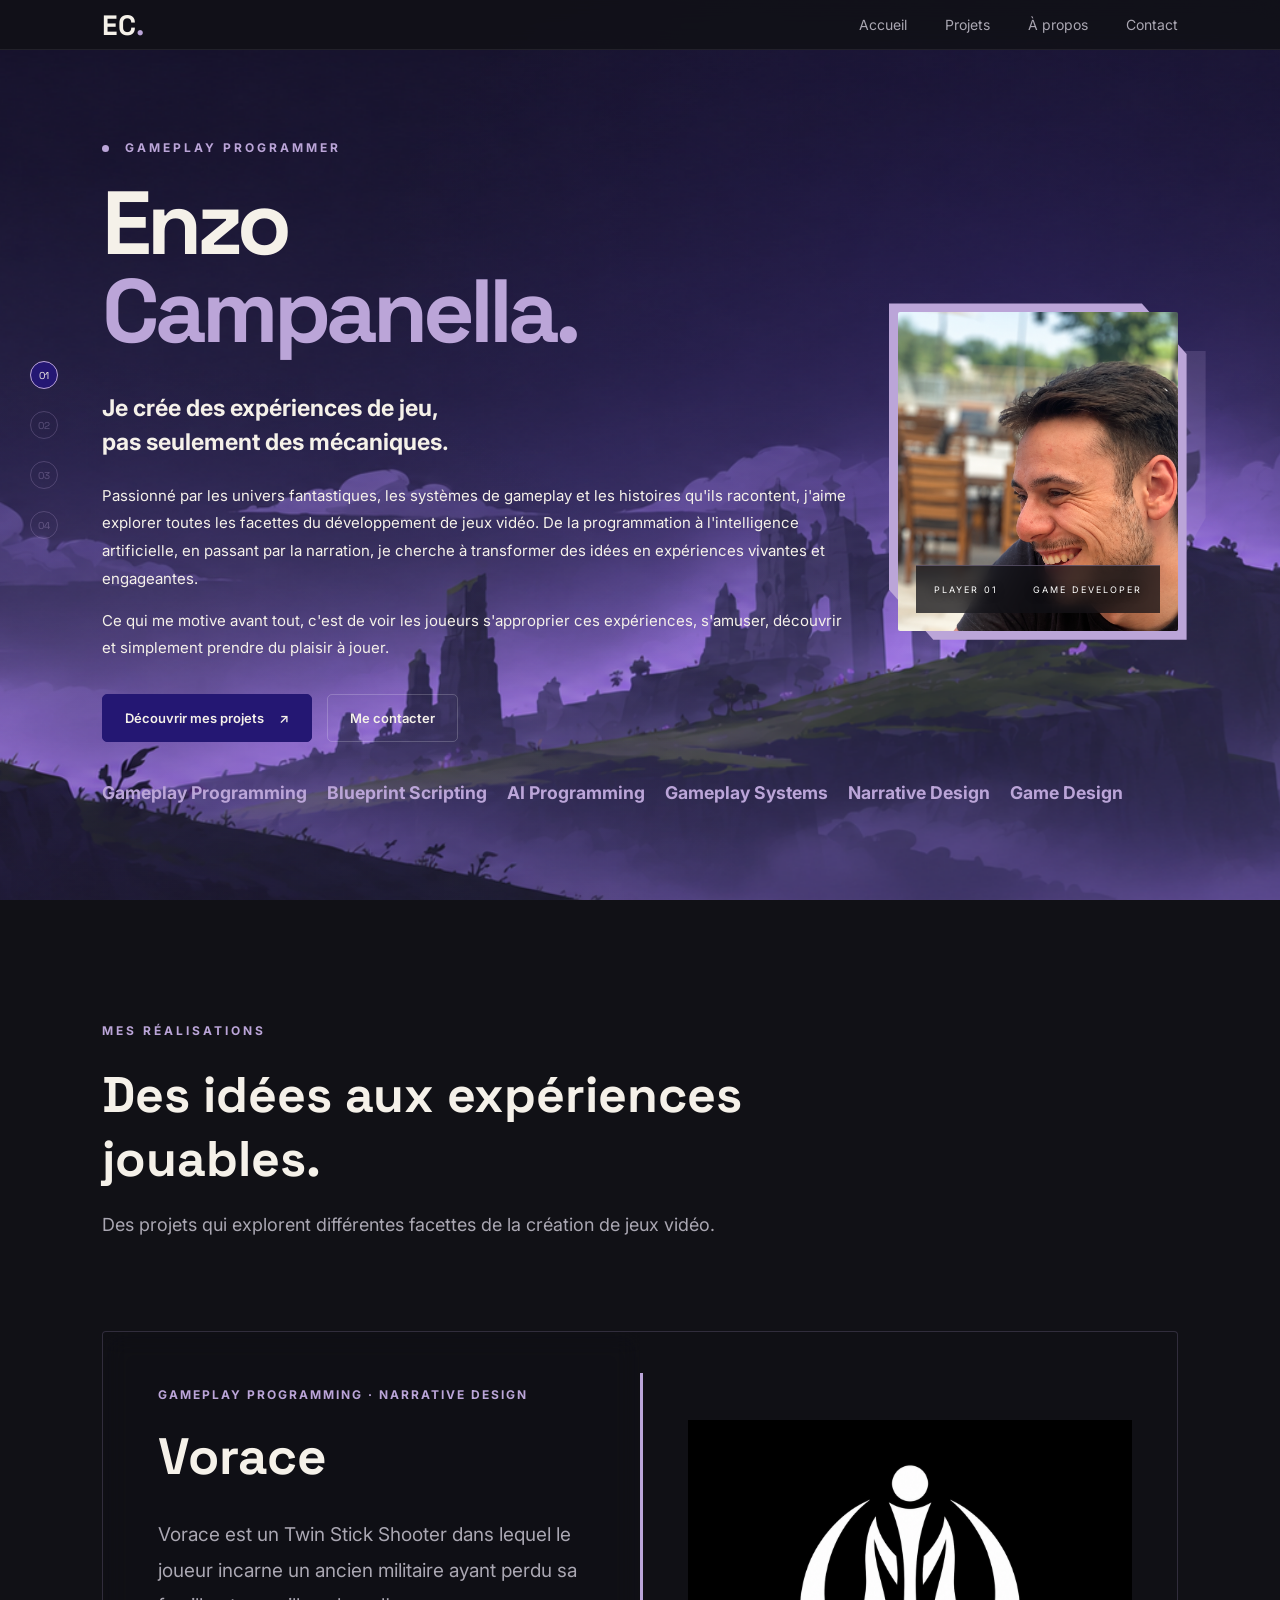
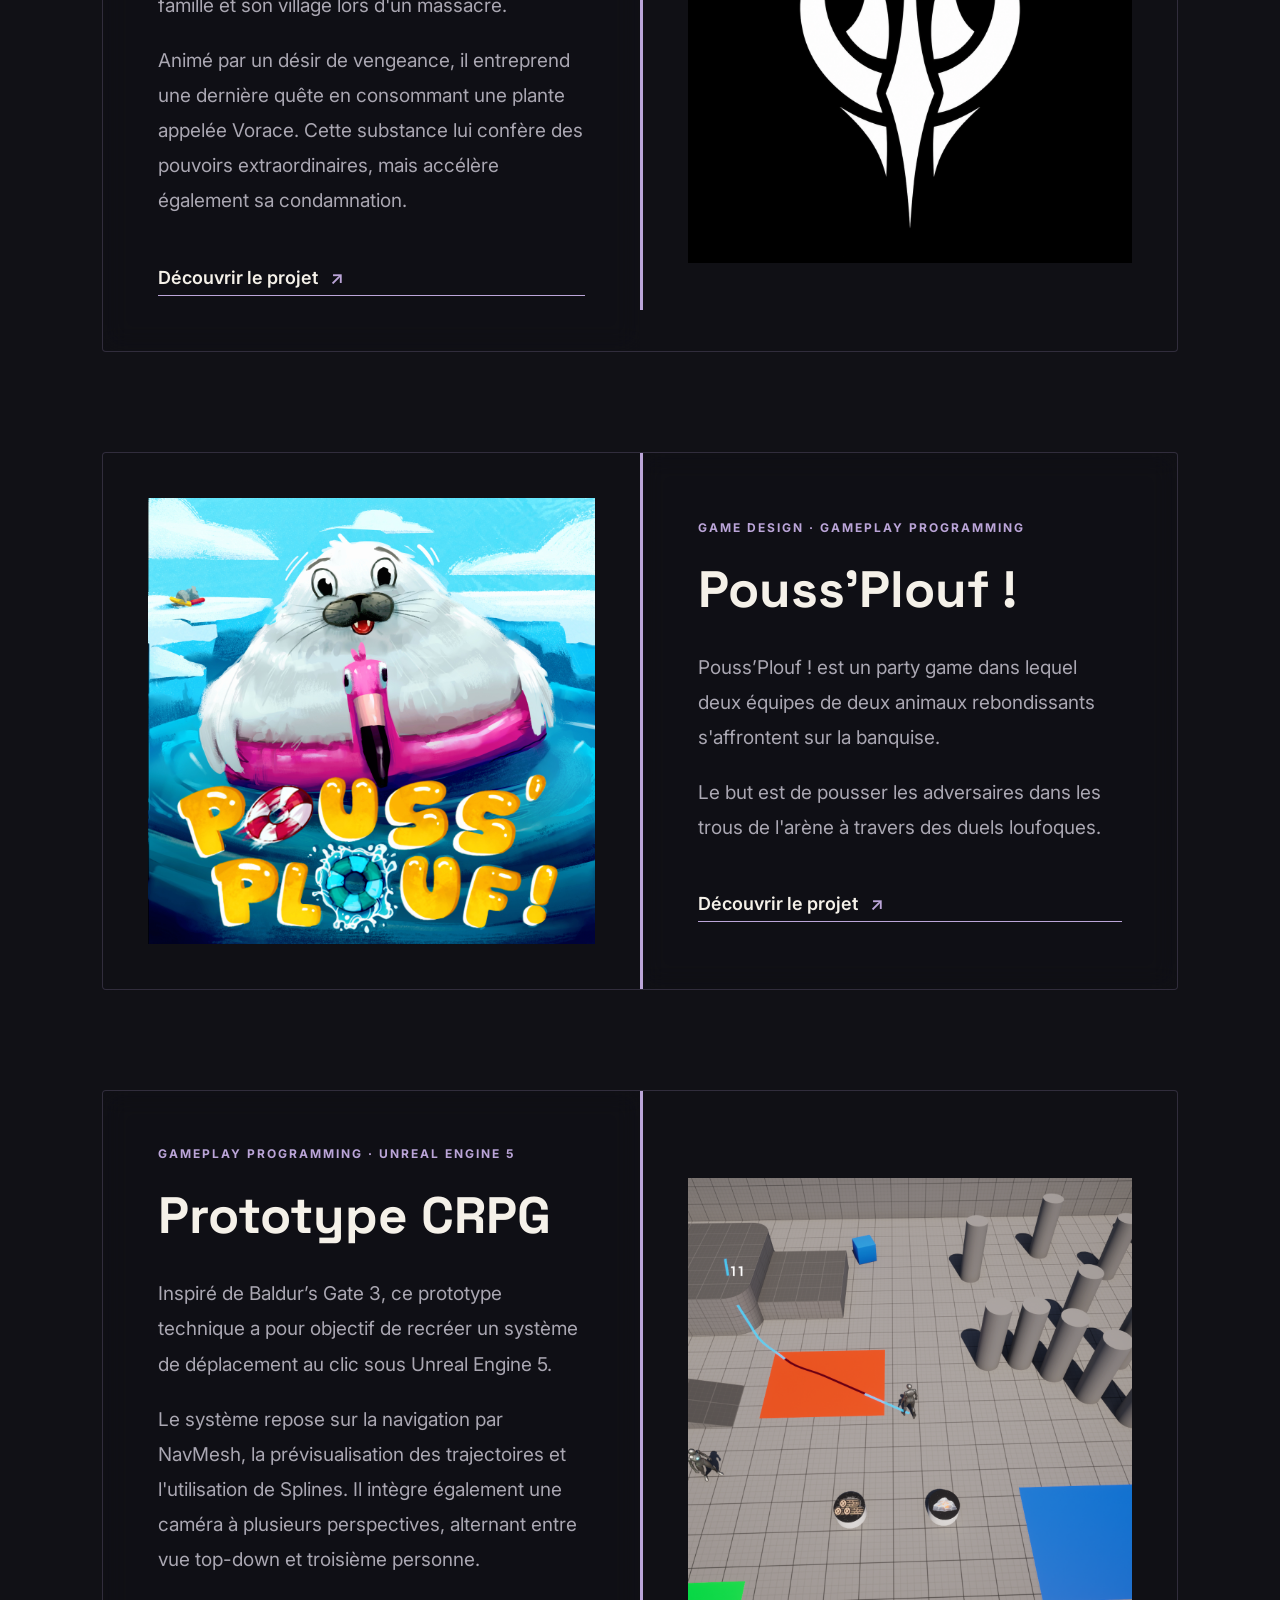
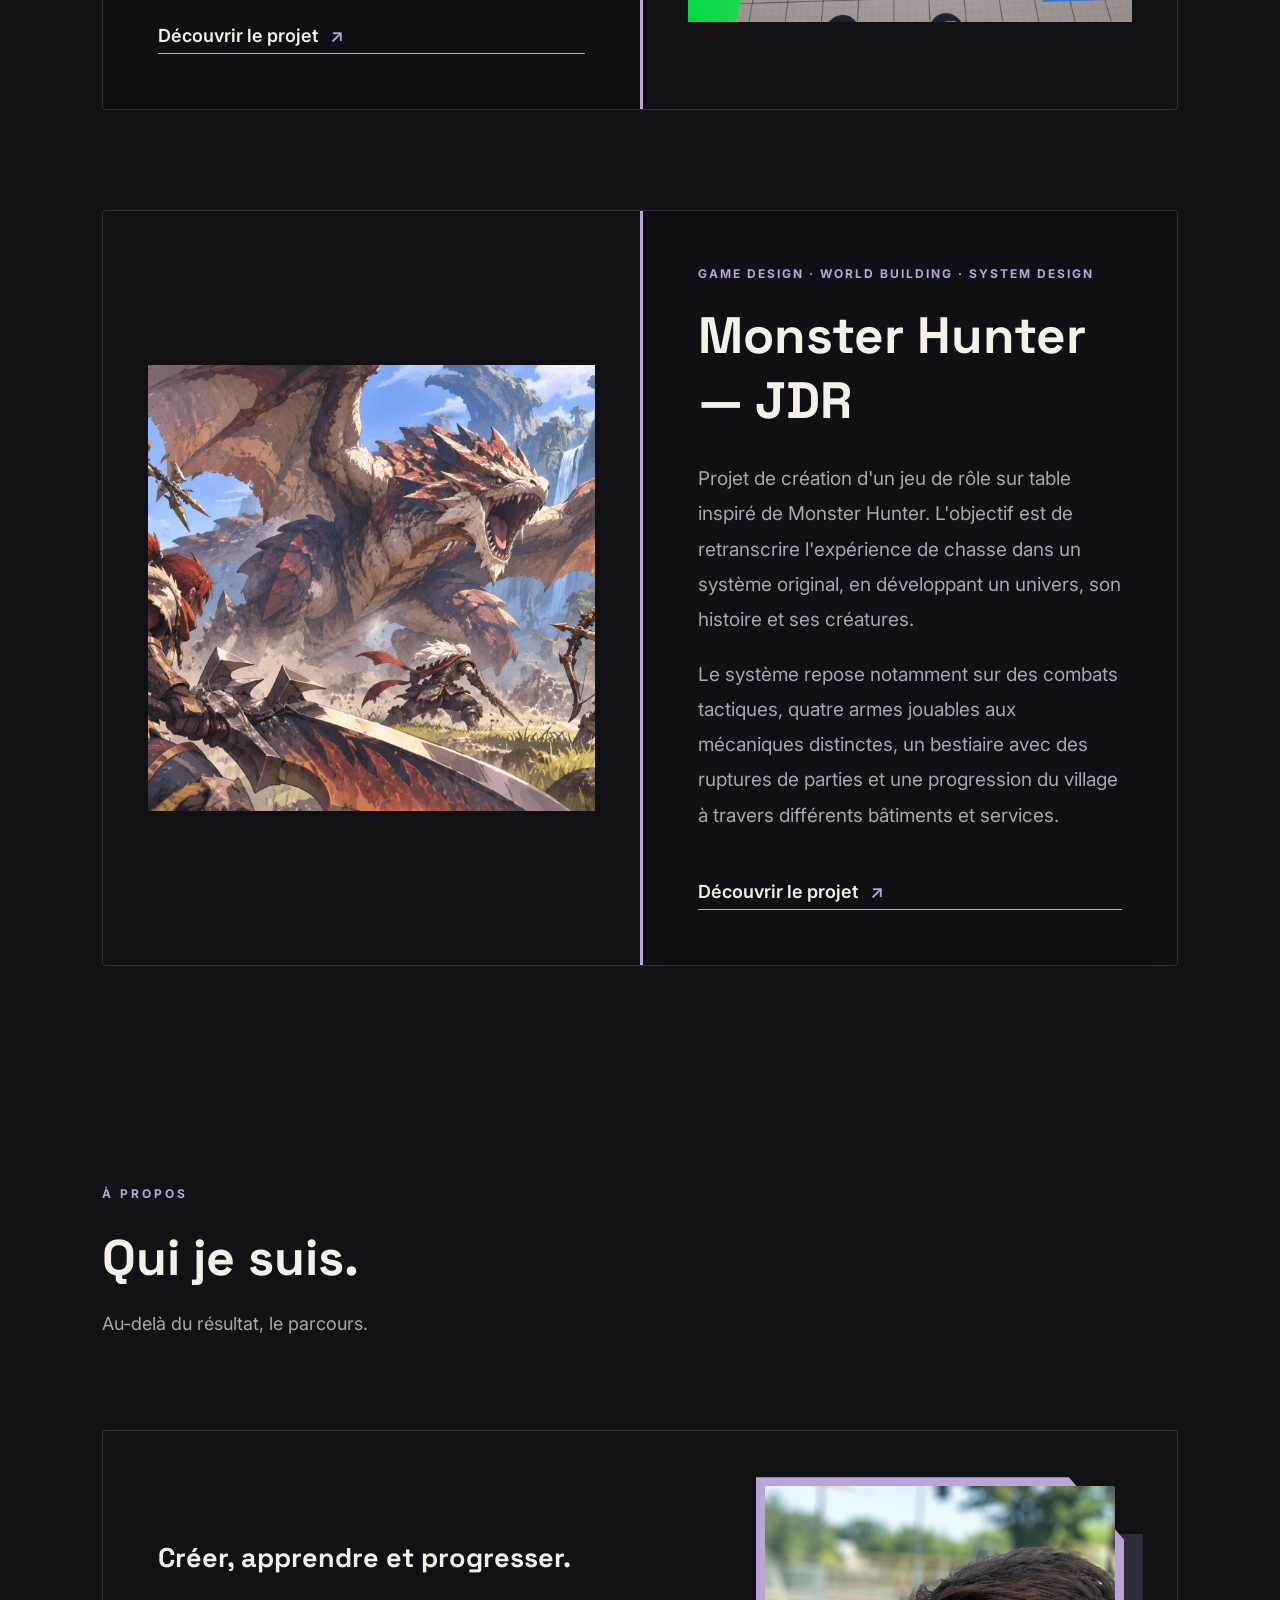
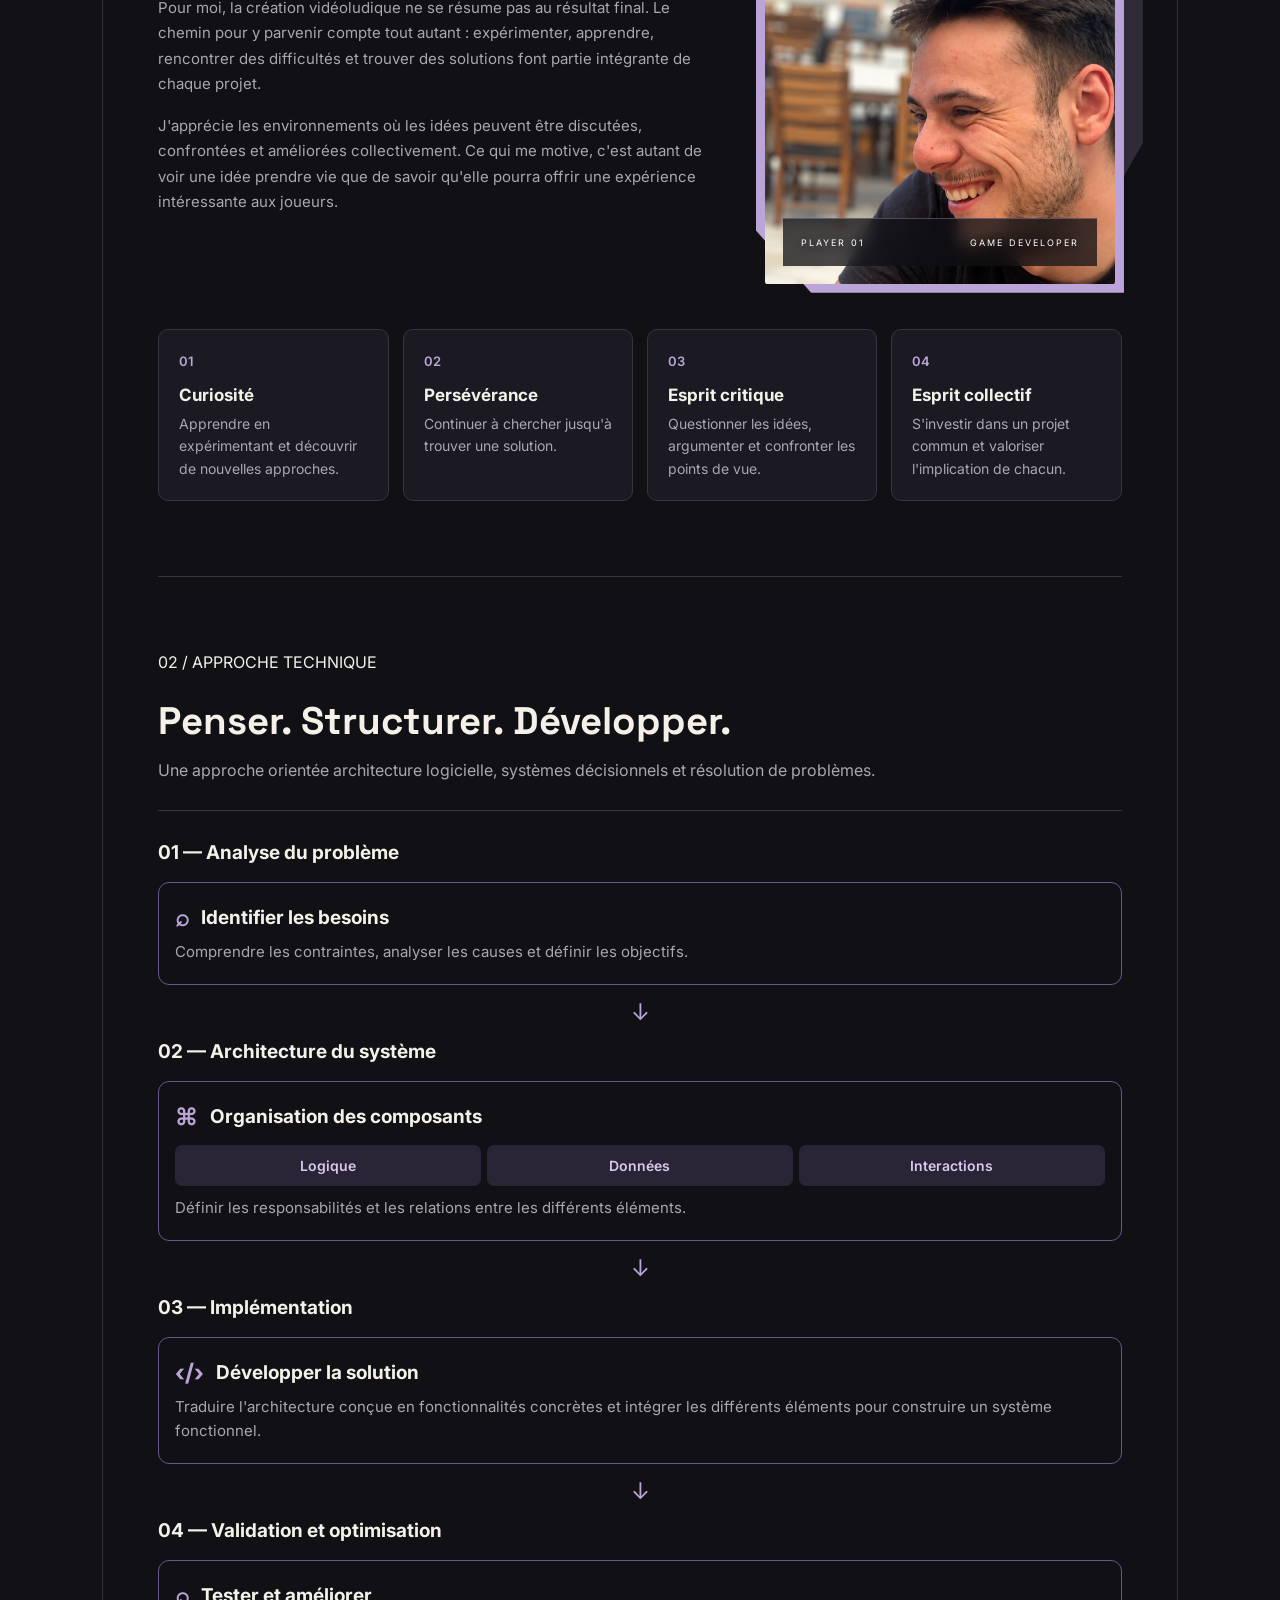
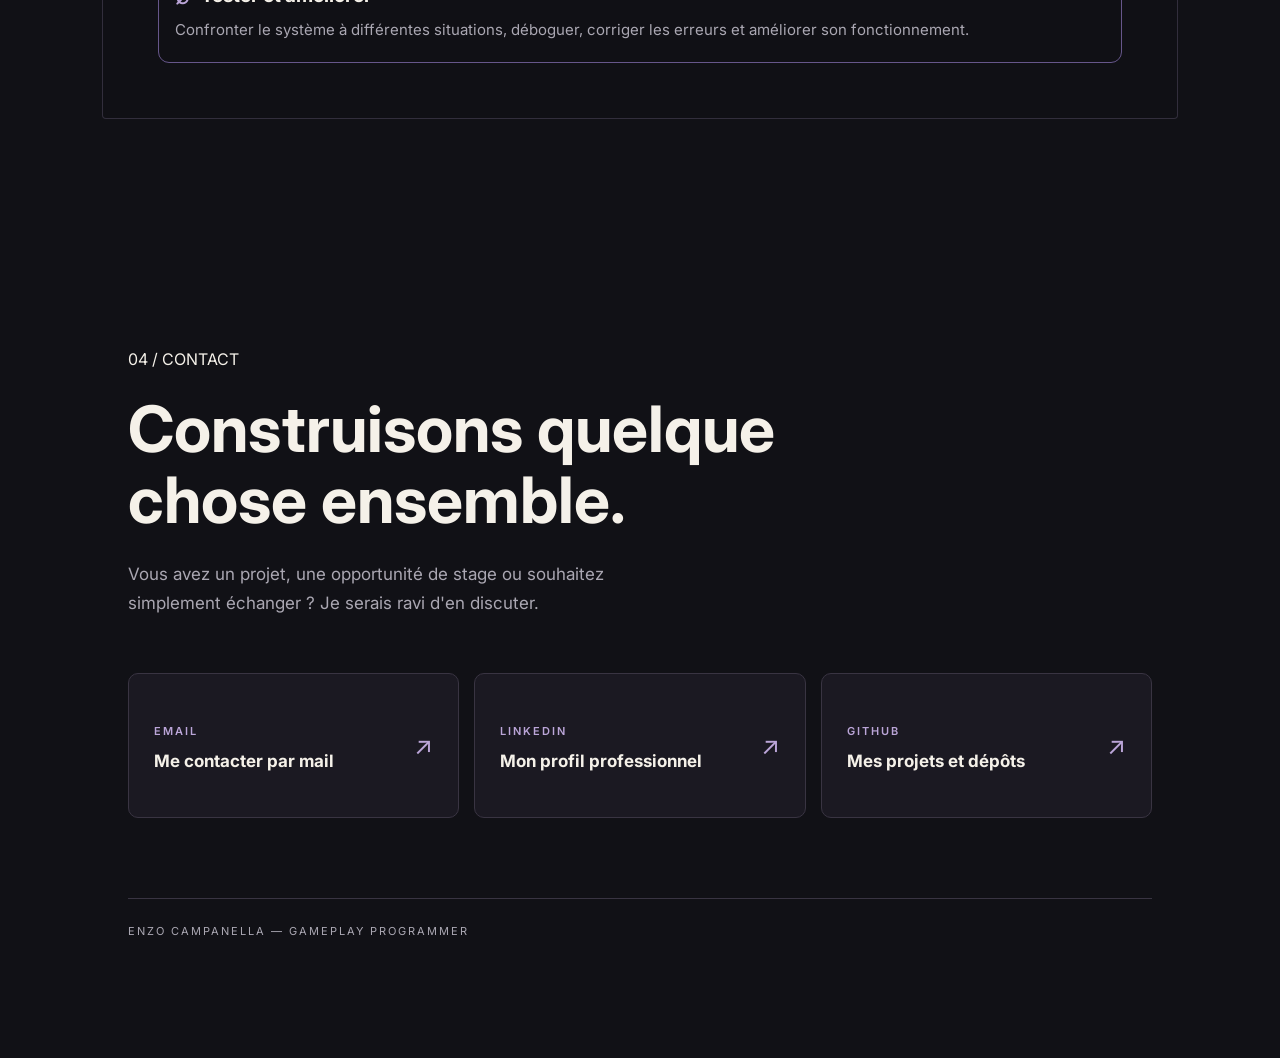
==== commit e648dc0c: "oui" ====
--- a/index.html
+++ b/index.html
@@ -1,302 +1,565 @@
 
-<!DOCTYPE html>
-<html lang="fr">
-<head>
-    <meta charset="UTF-8">
-    <meta name="viewport" content="width=device-width, initial-scale=1.0">
-
-    <title>Enzo Campanella | Gameplay Programmer</title>
-    <meta name="description" content="Portfolio d'Enzo Campanella, Gameplay Programmer spécialisé sur Unreal Engine 5.">
-
-    <link rel="stylesheet" href="css/style.css">
-    <script src="js/main.js" defer></script>
-</head>
-
-<body>
-
-
+    <!DOCTYPE html>
+    <html lang="fr">
+    <head>
+        <meta charset="UTF-8">
+        <meta name="viewport" content="width=device-width, initial-scale=1.0">
+
+        <title>Enzo Campanella | Gameplay Programmer</title>
+        <meta name="description" content="Portfolio d'Enzo Campanella, Gameplay Programmer spécialisé sur Unreal Engine 5.">
+
+        <link rel="stylesheet" href="css/style.css">
+        <script src="js/main.js" defer></script>
+    </head>
+
+    <body>
+
+    <nav class="scroll-sidebar" aria-label="Navigation des sections">
+        <a href="#accueil" class="scroll-link active" data-section="accueil">
+            <span class="scroll-number">01</span>
+            <span class="scroll-label">Accueil</span>
+        </a>
+
+        <a href="#projets" class="scroll-link" data-section="projets">
+            <span class="scroll-number">02</span>
+            <span class="scroll-label">Projets</span>
+        </a>
+
+        <a href="#apropos" class="scroll-link" data-section="apropos">
+            <span class="scroll-number">03</span>
+            <span class="scroll-label">À propos</span>
+        </a>
+
+        <a href="#contact" class="scroll-link" data-section="contact">
+            <span class="scroll-number">04</span>
+            <span class="scroll-label">Contact</span>
+        </a>
+    </nav>
     
-    <header class="navbar">
-        <a href="#" class="logo">EC<span>.</span></a>
-
-        <nav class="nav-links" id="navLinks">
-            <a href="#accueil">Accueil</a>
-            <a href="#projets">Projets</a>
-            <a href="#apropos">À propos</a>
-            <a href="#contact">Contact</a>
-        </nav>
-
-        <button class="menu-toggle" id="menuToggle"
-                aria-label="Ouvrir le menu" aria-expanded="false">
-            <span></span>
-            <span></span>
-            <span></span>
-        </button>
-    </header>
-
-    <main>
-
-        <section class="hero" id="accueil">
-
-            <div class="hero-content">
-
-                <p class="eyebrow">
-                    <span class="status-dot"></span>
-                    GAMEPLAY PROGRAMMER
-                </p>
-
-                <h1>
-                    Enzo<br>
-                    <span>Campanella.</span>
-                </h1>
-
-                <h2>Je crée des expériences de jeu,<br>
-                    pas seulement des mécaniques.</h2>
-
-                <p class="hero-description">
-                    Passionné par les univers fantastiques, les systèmes
-                    de gameplay et les histoires qu'ils racontent, j'aime
-                    explorer toutes les facettes du développement de jeux vidéo.
-                    De la programmation à l'intelligence artificielle, en passant
-                    par la narration, je cherche à transformer des idées en
-                    expériences vivantes et engageantes.
-                </p>
-
-                <p class="hero-description secondary">
-                    Ce qui me motive avant tout, c'est de voir les joueurs
-                    s'approprier ces expériences, s'amuser, découvrir et
-                    simplement prendre du plaisir à jouer.
-                </p>
-
-                <div class="hero-actions">
-                    <a href="#projets" class="btn btn-primary">
-                        Découvrir mes projets
-                        <span>↗</span>
-                    </a>
-
-                    <a href="#contact" class="btn btn-secondary">
-                        Me contacter
-                    </a>
-                </div>
-
-                <div class="hero-technologies">
-                    <span>UNREAL ENGINE 5</span>
-                    <span>GAMEPLAY</span>
-                    <span>BEHAVIORAL AI</span>
-                </div>
-
-            </div>
-
-            <div class="hero-visual">
-
-                <div class="portrait-frame">
-                    <div class="portrait-decoration"></div>
-
-                    <img
-                        src="assets/portrait.png"
-                        alt="Portrait d'Enzo Campanella"
-                        class="portrait"
-                    >
-
-                    <div class="portrait-caption">
-                        <span>PLAYER 01</span>
-                        <span>GAME DEVELOPER</span>
-                    </div>
-                </div>
-
-                <div class="floating-symbol symbol-one">✦</div>
-                <div class="floating-symbol symbol-two">✧</div>
-                <div class="floating-symbol symbol-three">◇</div>
-
-            </div>
-
-            <div class="scroll-indicator">
-                Scroll to explore
-            </div>
-
-        </section>
-
-        <section class="projects-section" id="projets">
-
-            <div class="projects-heading">
-                <p class="eyebrow">MES RÉALISATIONS</p>
-                <h2>Des idées aux expériences jouables.</h2>
-                <p>
-                    Des projets qui explorent différentes facettes
-                    de la création de jeux vidéo.
-                </p>
-            </div>
-
-            <!-- VORACE -->
-            <article class="project-row">
-                <div class="project-card">
-                    <div class="project-content">
-                        <p class="project-category">
-                            GAMEPLAY PROGRAMMING · NARRATIVE DESIGN
-                        </p>
-
-                        <h3>Vorace</h3>
-
-                        <p class="project-description">
-                            Vorace est un Twin Stick Shooter dans lequel le joueur
-                            incarne un ancien militaire ayant perdu sa famille et
-                            son village lors d'un massacre.
-                        </p>
-
-                        <p class="project-description">
-                            Animé par un désir de vengeance, il entreprend une
-                            dernière quête en consommant une plante appelée
-                            Vorace. Cette substance lui confère des pouvoirs
-                            extraordinaires, mais accélère également sa condamnation.
-                        </p>
-
-                        <a href="projects/vorace.html" class="project-link">
-                            Découvrir le projet <span>↗</span>
+        <header class="navbar">
+            <a href="#" class="logo">EC<span>.</span></a>
+
+            <nav class="nav-links" id="navLinks">
+                <a href="#accueil">Accueil</a>
+                <a href="#projets">Projets</a>
+                <a href="#apropos">À propos</a>
+                <a href="#contact">Contact</a>
+            </nav>
+
+            <button class="menu-toggle" id="menuToggle"
+                    aria-label="Ouvrir le menu" aria-expanded="false">
+                <span></span>
+                <span></span>
+                <span></span>
+            </button>
+        </header>
+
+        <main>
+
+            <section class="hero" id="accueil">
+
+                <div class="hero-content">
+
+                    <p class="eyebrow">
+                        <span class="status-dot"></span>
+                        GAMEPLAY PROGRAMMER
+                    </p>
+
+                    <h1>
+                        Enzo<br>
+                        <span>Campanella.</span>
+                    </h1>
+
+                    <h2>Je crée des expériences de jeu,<br>
+                        pas seulement des mécaniques.</h2>
+
+                    <p class="hero-description">
+                        Passionné par les univers fantastiques, les systèmes
+                        de gameplay et les histoires qu'ils racontent, j'aime
+                        explorer toutes les facettes du développement de jeux vidéo.
+                        De la programmation à l'intelligence artificielle, en passant
+                        par la narration, je cherche à transformer des idées en
+                        expériences vivantes et engageantes.
+                    </p>
+
+                    <p class="hero-description secondary">
+                        Ce qui me motive avant tout, c'est de voir les joueurs
+                        s'approprier ces expériences, s'amuser, découvrir et
+                        simplement prendre du plaisir à jouer.
+                    </p>
+
+                    <div class="hero-actions">
+                        <a href="#projets" class="btn btn-primary">
+                            Découvrir mes projets
+                            <span>↗</span>
                         </a>
-                    </div>
-
-
-                    <div class="project-image">
-                        <img src="assets/vorace-logo.png" alt="Logo du projet Vorace">
-                    </div>
-                </div>
-            </article>
-
-            <!-- POUSS'PL OUF -->
-            <article class="project-row reverse">
-
-                <div class="project-card">
-
-                    <div class="project-image">
-                        <img src="assets/pouss-plouf.png"
-                             alt="Visuel du jeu Pouss’Plouf !">
-                    </div>
-
-                    <div class="project-content">
-
-                        <p class="project-category">
-                            GAME DESIGN · GAMEPLAY PROGRAMMING
-                        </p>
-
-                        <h3>Pouss’Plouf !</h3>
-
-                        <p class="project-description">
-                            Pouss’Plouf ! est un party game dans lequel deux équipes
-                            de deux animaux rebondissants s'affrontent sur la banquise.
-                        </p>
-
-                        <p class="project-description">
-                            Le but est de pousser les adversaires dans les trous
-                            de l'arène à travers des duels loufoques.
-                        </p>
-
-                        <a href="projects/pouss-plouf.html" class="project-link">
-                            Découvrir le projet <span>↗</span>
+
+                        <a href="#contact" class="btn btn-secondary">
+                            Me contacter
                         </a>
-
-                    </div>
-
-                </div>
-
-            </article>
-
-            <!-- PROTOTYPE CRPG -->
-<article class="project-row">
-
-    <div class="project-card">
-
-        <div class="project-content">
-
-            <p class="project-category">
-                GAMEPLAY PROGRAMMING · UNREAL ENGINE 5
-            </p>
-
-            <h3>Prototype CRPG</h3>
-
-            <p class="project-description">
-                Inspiré de Baldur’s Gate 3, ce prototype technique
-                a pour objectif de recréer un système de déplacement
-                au clic sous Unreal Engine 5.
-            </p>
-
-            <p class="project-description">
-                Le système repose sur la navigation par NavMesh,
-                la prévisualisation des trajectoires et l'utilisation
-                de Splines. Il intègre également une caméra à plusieurs
-                perspectives, alternant entre vue top-down et troisième
-                personne.
-            </p>
-
-            <a href="projects/crpg.html" class="project-link">
-                Découvrir le projet <span>↗</span>
+                    </div>
+
+                    <div class="hero-technologies">
+                        <span>Gameplay Programming</span>
+                        <span>Blueprint Scripting</span>
+                        <span>AI Programming</span>
+                        <span>Gameplay Systems</span>
+                        <span>Narrative Design</span>
+                        <span>Game Design</span>
+                    </div>
+
+                </div>
+
+                <div class="hero-visual">
+
+                <a href="#apropos" class="hero-portrait-link"
+       aria-label="Découvrir la section À propos">
+                    <div class="portrait-frame">
+                        <div class="portrait-decoration"></div>
+
+                        <img
+                            src="assets/portrait.png"
+                            alt="Portrait d'Enzo Campanella"
+                            class="portrait"
+                        >
+
+                        <div class="portrait-caption">
+                            <span>PLAYER 01</span>
+                            <span>GAME DEVELOPER</span>
+                        </div>
+                    </div>
+                     </a>
+                    <div class="floating-symbol symbol-one">✦</div>
+                    <div class="floating-symbol symbol-two">✧</div>
+                    <div class="floating-symbol symbol-three">◇</div>
+
+                </div>
+
+            
+
+            </section>
+
+            <section class="projects-section" id="projets">
+
+                <div class="projects-heading">
+                    <p class="eyebrow">MES RÉALISATIONS</p>
+                    <h2>Des idées aux expériences jouables.</h2>
+                    <p>
+                        Des projets qui explorent différentes facettes
+                        de la création de jeux vidéo.
+                    </p>
+                </div>
+
+                <!-- VORACE -->
+                <article class="project-row project-row--vorace">
+                    <div class="project-card">
+                        <div class="project-content">
+                            <p class="project-category">
+                                GAMEPLAY PROGRAMMING · NARRATIVE DESIGN
+                            </p>
+
+                            <h3>Vorace</h3>
+
+                            <p class="project-description">
+                                Vorace est un Twin Stick Shooter dans lequel le joueur
+                                incarne un ancien militaire ayant perdu sa famille et
+                                son village lors d'un massacre.
+                            </p>
+
+                            <p class="project-description">
+                                Animé par un désir de vengeance, il entreprend une
+                                dernière quête en consommant une plante appelée
+                                Vorace. Cette substance lui confère des pouvoirs
+                                extraordinaires, mais accélère également sa condamnation.
+                            </p>
+
+                            <a href="projects/vorace.html" class="project-link">
+                                Découvrir le projet <span>↗</span>
+                            </a>
+                        </div>
+
+                        <div class="project-image">
+                            <img src="assets/vorace-logo.png" alt="Logo du projet Vorace">
+                        </div>
+                    </div>
+                </article>
+
+                <!-- POUSS'PL OUF -->
+                <article class="project-row reverse">
+
+                    <div class="project-card">
+
+                        <div class="project-image">
+                            <img src="assets/pouss-plouf.png"
+                                 alt="Visuel du jeu Pouss’Plouf !">
+                        </div>
+
+                        <div class="project-content">
+
+                            <p class="project-category">
+                                GAME DESIGN · GAMEPLAY PROGRAMMING
+                            </p>
+
+                            <h3>Pouss’Plouf !</h3>
+
+                            <p class="project-description">
+                                Pouss’Plouf ! est un party game dans lequel deux équipes
+                                de deux animaux rebondissants s'affrontent sur la banquise.
+                            </p>
+
+                            <p class="project-description">
+                                Le but est de pousser les adversaires dans les trous
+                                de l'arène à travers des duels loufoques.
+                            </p>
+
+                            <a href="projects/pouss-plouf.html" class="project-link">
+                                Découvrir le projet <span>↗</span>
+                            </a>
+
+                        </div>
+
+                    </div>
+
+                </article>
+
+                <!-- PROTOTYPE CRPG -->
+                <article class="project-row">
+
+                    <div class="project-card">
+
+                        <div class="project-content">
+
+                            <p class="project-category">
+                                GAMEPLAY PROGRAMMING · UNREAL ENGINE 5
+                            </p>
+
+                            <h3>Prototype CRPG</h3>
+
+                            <p class="project-description">
+                                Inspiré de Baldur’s Gate 3, ce prototype technique
+                                a pour objectif de recréer un système de déplacement
+                                au clic sous Unreal Engine 5.
+                            </p>
+
+                            <p class="project-description">
+                                Le système repose sur la navigation par NavMesh,
+                                la prévisualisation des trajectoires et l'utilisation
+                                de Splines. Il intègre également une caméra à plusieurs
+                                perspectives, alternant entre vue top-down et troisième
+                                personne.
+                            </p>
+
+                            <a href="projects/crpg.html" class="project-link">
+                                Découvrir le projet <span>↗</span>
+                            </a>
+
+                        </div>
+
+                        <div class="project-image">
+                            <img src="assets/crpg.png"
+                                 alt="Capture du prototype CRPG">
+                        </div>
+
+                    </div>
+
+                </article>
+                <!-- JDR MONSTER HUNTER -->
+                <article class="project-row reverse">
+
+                    <div class="project-card">
+
+                        <div class="project-image">
+                            <img src="assets/monster-hunter-jdr.png"
+                                 alt="Illustration du projet JDR Monster Hunter">
+                        </div>
+
+                        <div class="project-content">
+
+                            <p class="project-category">
+                                GAME DESIGN · WORLD BUILDING · SYSTEM DESIGN
+                            </p>
+
+                            <h3>Monster Hunter — JDR</h3>
+
+                            <p class="project-description">
+                                Projet de création d'un jeu de rôle sur table inspiré
+                                de Monster Hunter. L'objectif est de retranscrire
+                                l'expérience de chasse dans un système original,
+                                en développant un univers, son histoire et ses créatures.
+                            </p>
+
+                            <p class="project-description">
+                                Le système repose notamment sur des combats tactiques,
+                                quatre armes jouables aux mécaniques distinctes,
+                                un bestiaire avec des ruptures de parties et une
+                                progression du village à travers différents bâtiments
+                                et services.
+                            </p>
+
+                            <a href="projects/monster-hunter.html" class="project-link">
+                                Découvrir le projet <span>↗</span>
+                            </a>
+
+                        </div>
+
+                    </div>
+
+                </article>
+
+            </section>
+
+            <!-- À PROPOS : une seule section pour le profil et l'approche technique -->
+            <section class="about-section" id="apropos">
+
+                <!-- INTRODUCTION -->
+            <div class="section-header">
+        <p class="eyebrow">À PROPOS</p>
+        <h2>Qui je suis.</h2>
+        <p>Au-delà du résultat, le parcours.</p>
+    </div>
+
+                <div class="about-content">
+
+                    <!-- PARTIE 01 : QUI JE SUIS -->
+                    <div class="about-personal">
+
+                        <div class="about-intro">
+                            <h3>Créer, apprendre et progresser.</h3>
+
+                            <p>
+                                Pour moi, la création vidéoludique ne se résume pas
+                                au résultat final. Le chemin pour y parvenir compte
+                                tout autant : expérimenter, apprendre, rencontrer
+                                des difficultés et trouver des solutions font partie
+                                intégrante de chaque projet.
+                            </p>
+
+                            <p>
+                                J'apprécie les environnements où les idées peuvent
+                                être discutées, confrontées et améliorées
+                                collectivement. Ce qui me motive, c'est autant
+                                de voir une idée prendre vie que de savoir qu'elle
+                                pourra offrir une expérience intéressante aux joueurs.
+                            </p>
+                        </div>
+
+                        <div class="about-right">
+                         <div class="hero-visual">
+
+                                <a href="#apropos" class="hero-portrait-link"
+                                   aria-label="Découvrir la section À propos">
+
+                                    <div class="portrait-frame">
+                                        <div class="portrait-decoration"></div>
+
+                                        <img
+                                            src="assets/portrait.png"
+                                            alt="Portrait d'Enzo Campanella"
+                                            class="portrait"
+                                        >
+
+                                        <div class="portrait-caption">
+                                            <span>PLAYER 01</span>
+                                            <span>GAME DEVELOPER</span>
+                                        </div>
+                                    </div>
+
+                                </a>
+
+                                <div class="floating-symbol symbol-one">✦</div>
+                                <div class="floating-symbol symbol-two">✧</div>
+                                <div class="floating-symbol symbol-three">◇</div>
+
+                            </div>
+                        </div>
+
+                        <div class="about-values">
+
+                            <article class="value-card">
+                                <span class="value-number">01</span>
+                                <h4>Curiosité</h4>
+                                <p>
+                                    Apprendre en expérimentant et découvrir
+                                    de nouvelles approches.
+                                </p>
+                            </article>
+
+                            <article class="value-card">
+                                <span class="value-number">02</span>
+                                <h4>Persévérance</h4>
+                                <p>
+                                    Continuer à chercher jusqu'à trouver
+                                    une solution.
+                                </p>
+                            </article>
+
+                            <article class="value-card">
+                                <span class="value-number">03</span>
+                                <h4>Esprit critique</h4>
+                                <p>
+                                    Questionner les idées, argumenter
+                                    et confronter les points de vue.
+                                </p>
+                            </article>
+
+                            <article class="value-card">
+                                <span class="value-number">04</span>
+                                <h4>Esprit collectif</h4>
+                                <p>
+                                    S'investir dans un projet commun
+                                    et valoriser l'implication de chacun.
+                                </p>
+                            </article>
+
+                        </div>
+                    </div>
+
+                    <div class="about-separator"></div>
+
+                    <!-- PARTIE 02 : APPROCHE TECHNIQUE -->
+                    <div class="approach-content">
+
+                        <div class="approach-header">
+                            <p class="section-category">02 / APPROCHE TECHNIQUE</p>
+                            <h2>Penser. Structurer. Développer.</h2>
+                            <p>
+                                Une approche orientée architecture logicielle,
+                                systèmes décisionnels et résolution de problèmes.
+                            </p>
+                        </div>
+
+                        <div class="approach-flow">
+
+                            <div class="approach-stage">
+                                <h3>01 — Analyse du problème</h3>
+                                <div class="approach-card">
+                                    <div class="approach-card-title">
+                                        <span class="approach-icon">⌕</span>
+                                        <h4>Identifier les besoins</h4>
+                                    </div>
+                                    <p>
+                                        Comprendre les contraintes, analyser les causes
+                                        et définir les objectifs.
+                                    </p>
+                                </div>
+                            </div>
+
+                            <div class="approach-arrow" aria-hidden="true">↓</div>
+
+                            <div class="approach-stage">
+                                <h3>02 — Architecture du système</h3>
+                                <div class="approach-card">
+                                    <div class="approach-card-title">
+                                        <span class="approach-icon">⌘</span>
+                                        <h4>Organisation des composants</h4>
+                                    </div>
+                                    <div class="approach-components">
+                                        <span>Logique</span>
+                                        <span>Données</span>
+                                        <span>Interactions</span>
+                                    </div>
+                                    <p>
+                                        Définir les responsabilités et les relations
+                                        entre les différents éléments.
+                                    </p>
+                                </div>
+                            </div>
+
+                            <div class="approach-arrow" aria-hidden="true">↓</div>
+
+                            <div class="approach-stage">
+                                <h3>03 — Implémentation</h3>
+                                <div class="approach-card">
+                                    <div class="approach-card-title">
+                                        <span class="approach-icon">‹/›</span>
+                                        <h4>Développer la solution</h4>
+                                    </div>
+                                    <p>
+                                        Traduire l'architecture conçue en fonctionnalités
+                                        concrètes et intégrer les différents éléments
+                                        pour construire un système fonctionnel.
+                                    </p>
+                                </div>
+                            </div>
+
+                            <div class="approach-arrow" aria-hidden="true">↓</div>
+
+                            <div class="approach-stage">
+                                <h3>04 — Validation et optimisation</h3>
+                                <div class="approach-card">
+                                    <div class="approach-card-title">
+                                        <span class="approach-icon">⌕</span>
+                                        <h4>Tester et améliorer</h4>
+                                    </div>
+                                    <p>
+                                        Confronter le système à différentes situations,
+                                        déboguer, corriger les erreurs et améliorer
+                                        son fonctionnement.
+                                    </p>
+                                </div>
+                            </div>
+                        </div>
+                    </div>
+                </div>
+            </section>
+
+            <section class="contact-section" id="contact">
+
+    <div class="contact-content">
+
+        <p class="section-category">04 / CONTACT</p>
+
+        <h2>Construisons quelque chose ensemble.</h2>
+
+        <p class="contact-description">
+            Vous avez un projet, une opportunité de stage
+            ou souhaitez simplement échanger ?
+            Je serais ravi d'en discuter.
+        </p>
+
+        <div class="contact-links">
+
+            <a href="mailto:enzo.campanella@outlook.fr" class="contact-link">
+                <div>
+                    <span class="contact-label">EMAIL</span>
+                    <h3>Me contacter par mail</h3>
+                </div>
+                <span class="contact-arrow">↗</span>
             </a>
 
+            <a href="https://www.linkedin.com/in/enzo-campanella-76319a189/"
+               target="_blank"
+               rel="noopener noreferrer"
+               class="contact-link">
+                <div>
+                    <span class="contact-label">LINKEDIN</span>
+                    <h3>Mon profil professionnel</h3>
+                </div>
+                <span class="contact-arrow">↗</span>
+            </a>
+
+            <a href="https://github.com/EnzoCampa"
+               target="_blank"
+               rel="noopener noreferrer"
+               class="contact-link">
+                <div>
+                    <span class="contact-label">GITHUB</span>
+                    <h3>Mes projets et dépôts</h3>
+                </div>
+                <span class="contact-arrow">↗</span>
+            </a>
+
         </div>
 
-        <div class="project-image">
-            <img src="assets/crpg.png"
-                 alt="Capture du prototype CRPG">
-        </div>
+        <p class="contact-footer">
+            ENZO CAMPANELLA — GAMEPLAY PROGRAMMER
+        </p>
 
     </div>
 
-</article>
-<!-- JDR MONSTER HUNTER -->
-<article class="project-row reverse">
-
-    <div class="project-card">
-
-        <div class="project-image">
-            <img src="assets/monster-hunter-jdr.png"
-                 alt="Illustration du projet JDR Monster Hunter">
-        </div>
-
-        <div class="project-content">
-
-            <p class="project-category">
-                GAME DESIGN · WORLD BUILDING · SYSTEM DESIGN
-            </p>
-
-            <h3>Monster Hunter — JDR</h3>
-
-            <p class="project-description">
-                Projet de création d'un jeu de rôle sur table inspiré
-                de Monster Hunter. L'objectif est de retranscrire
-                l'expérience de chasse dans un système original,
-                en développant un univers, son histoire et ses créatures.
-            </p>
-
-            <p class="project-description">
-                Le système repose notamment sur des combats tactiques,
-                quatre armes jouables aux mécaniques distinctes,
-                un bestiaire avec des ruptures de parties et une
-                progression du village à travers différents bâtiments
-                et services.
-            </p>
-
-            <a href="projects/monster-hunter.html" class="project-link">
-                Découvrir le projet <span>↗</span>
-            </a>
-
-        </div>
-
-    </div>
-
-</article>
-
-        </section>
-
-        <section class="simple-section" id="apropos">
-            <h2>À propos</h2>
-            <p>Section en construction.</p>
-        </section>
-
-        <section class="simple-section" id="contact">
-            <h2>Contact</h2>
-            <p>Section en construction.</p>
-        </section>
-
-    </main>
-
-</body>
-</html>
+</section>
+
+        </main>
+
+    </body>
+    </html>
--- a/css/style.css
+++ b/css/style.css
@@ -1,4 +1,3 @@
-
 @import url('https://fonts.googleapis.com/css2?family=Inter:wght@400;500;600;700;800&family=Space+Grotesk:wght@400;500;600;700&display=swap');
 
 /* =========================================
@@ -55,7 +54,7 @@
 
 .navbar {
     width: 100%;
-    height: 85px;
+    height: 50px;
     padding: 0 8%;
 
     display: flex;
@@ -64,8 +63,13 @@
 
     border-bottom: 1px solid rgba(255,255,255,0.07);
 
-    position: relative;
-    z-index: 10;
+   position: sticky;
+   top: 0;
+   z-index: 10000;
+
+   background: rgba(17, 17, 22, 0.85);
+   backdrop-filter: blur(12px);
+   -webkit-backdrop-filter: blur(12px);
 }
 
 .logo {
@@ -130,12 +134,6 @@
     z-index: 2;
 }
 
-.hero-content {
-    max-width: 100%;
-    position: relative;
-    z-index: 2;
-}
-
 .eyebrow {
     color: var(--lavender);
     font-size: 12px;
@@ -177,7 +175,7 @@
 
 .hero-description {
     max-width: 900px;
-    color: var(--muted);
+    color: var(--ivory);
     font-size: 15px;
     line-height: 1.85;
     margin-bottom: 14px;
@@ -238,12 +236,99 @@
 
 .hero-technologies {
     display: flex;
-    gap: 22px;
-    flex-wrap: wrap;
-
-    color: #777481;
-    font-size: 10px;
-    letter-spacing: 1.5px;
+    justify-content: space-between;
+    align-items: center;
+    width: 100%;
+    flex-wrap: nowrap;
+    gap: 20px;
+}
+.hero-technologies span {
+    font-size: 1.1rem;
+    font-weight: 700;
+    color: #BBA5D8;
+    white-space: nowrap;
+}
+/* =========================================
+   PORTRAIT - MINIMAL GEOMETRIC FRAME
+========================================= */
+
+.portrait-frame {
+    position: relative;
+    isolation: isolate;
+    overflow: visible;
+    border: none;
+    transform: none;
+}
+
+/* Forme géométrique en arrière-plan */
+.portrait-frame::after {
+    content: "";
+    position: absolute;
+    z-index: -2;
+
+    top: 12%;
+    right: -28px;
+
+    width: 45%;
+    height: 70%;
+
+    background: rgba(187, 165, 216, 0.18);
+
+    clip-path: polygon(
+        25% 0,
+        100% 0,
+        100% 75%,
+        75% 100%,
+        0 100%,
+        0 25%
+    );
+}
+
+/* Contour géométrique */
+.portrait-frame::before {
+    content: "";
+    position: absolute;
+    z-index: -1;
+
+    inset: -9px;
+
+    background: var(--lavender);
+
+    clip-path: polygon(
+        0 0,
+        85% 0,
+        100% 15%,
+        100% 100%,
+        15% 100%,
+        0 85%
+    );
+}
+
+/* Image */
+.portrait {
+    position: relative;
+    z-index: 1;
+
+    width: 100%;
+    height: 100%;
+
+    object-fit: cover;
+    border-radius: 0;
+}
+
+/* Bandeau inférieur */
+.portrait-caption {
+    z-index: 2;
+    bottom: 0;
+    left: 0;
+    right: 0;
+
+    padding: 18px;
+
+    background: rgba(17, 17, 22, 0.75);
+    backdrop-filter: blur(8px);
+
+    border-top: 1px solid rgba(187, 165, 216, 0.35);
 }
 
 /* =========================================
@@ -311,32 +396,6 @@
 }
 
 /* =========================================
-   SCROLL INDICATOR
-========================================= */
-
-.scroll-indicator {
-    position: fixed;
-    bottom: 32px;
-    left: 6%;
-    z-index: 99999;
-    display: flex;
-    align-items: center;
-    gap: 12px;
-    color: rgba(187, 165, 216, 0.65);
-    font-size: 10px;
-    letter-spacing: 3px;
-    text-transform: uppercase;
-    pointer-events: none;
-}
-
-    .scroll-indicator::before {
-        content: "";
-        width: 35px;
-        height: 1px;
-        background: var(--lavender);
-    }
-
-/* =========================================
    PROJECTS & OTHER SECTIONS
 ========================================= */
 
@@ -344,7 +403,6 @@
 .simple-section {
     padding: 100px 8%;
     min-height: 300px;
-
 
     opacity: 0;
     transform: translateY(25px);
@@ -587,9 +645,9 @@
 .project-image {
     width: 100%;
     height: 100%;
-    min-height: 450px;
+    min-height: 350px;
     aspect-ratio: auto;
-    padding: 30px;
+    padding: 20px;
     background: transparent;
     border: none;
     display: flex;
@@ -640,7 +698,678 @@
     border-left: 3px solid var(--lavender);
 }
 /* MOBILE */
-
+/* =========================================
+   SCROLL SIDEBAR
+========================================= */
+
+.scroll-sidebar {
+    position: fixed;
+    left: 30px;
+    top: 50%;
+    transform: translateY(-50%);
+    z-index: 1000;
+
+    display: flex;
+    flex-direction: column;
+    gap: 22px;
+}
+
+.scroll-link {
+    position: relative;
+
+    display: flex;
+    align-items: center;
+    gap: 14px;
+
+    color: rgba(187, 165, 216, 0.35);
+    font-family: 'Space Grotesk', sans-serif;
+    font-size: 12px;
+
+    transition: color 0.3s ease;
+}
+
+.scroll-number {
+    width: 28px;
+    height: 28px;
+
+    display: flex;
+    align-items: center;
+    justify-content: center;
+
+    border: 1px solid rgba(187, 165, 216, 0.25);
+    border-radius: 50%;
+
+    font-size: 10px;
+    transition: all 0.3s ease;
+}
+
+.scroll-label {
+    opacity: 0;
+    transform: translateX(-8px);
+    pointer-events: none;
+
+    transition: all 0.3s ease;
+    white-space: nowrap;
+}
+
+.scroll-link:hover .scroll-label {
+    opacity: 1;
+    transform: translateX(0);
+}
+
+.scroll-link:hover,
+.scroll-link.active {
+    color: var(--lavender);
+}
+
+.scroll-link.active .scroll-number {
+    background: var(--purple);
+    border-color: var(--lavender);
+    color: var(--ivory);
+}
+
+/* =========================================
+   VORACE - IMAGE DIMENSIONS
+========================================= */
+
+.project-row--vorace .project-image {
+    width: 100%;
+    aspect-ratio: 1 / 1;
+    height: auto;
+    min-height: 0;
+    max-width: 650px;
+    justify-self: center;
+    align-self: center;
+    overflow: hidden;
+}
+
+.project-row--vorace .project-image img {
+    width: 100%;
+    height: 100%;
+    object-fit: contain;
+}
+
+/* APPROACH SECTION */
+
+.approach-section {
+    background: #111116;
+    padding: 80px 5%;
+    color: #F5F1E9;
+}
+
+.approach-header {
+    position: relative;
+    padding-bottom: 26px;
+    margin-bottom: 30px;
+    border-bottom: 1px solid #393342;
+}
+
+.approach-header h2 {
+    font-family: "Space Grotesk", sans-serif;
+    font-size: clamp(28px, 3vw, 42px);
+    margin: 24px 0 12px;
+}
+
+.approach-header > p:last-child {
+    color: #AAA7B2;
+    line-height: 1.7;
+}
+
+.approach-flow {
+    display: flex;
+    flex-direction: column;
+    gap: 14px;
+}
+
+.approach-stage h3 {
+    font-size: 19px;
+    margin-bottom: 18px;
+}
+
+.approach-card {
+    border: 1px solid #66568A;
+    border-radius: 11px;
+    padding: 20px 16px;
+    transition: border-color 0.25s ease,
+                background 0.25s ease;
+}
+
+.approach-card:hover {
+    border-color: #BBA5D8;
+    background: #1B1922;
+}
+
+.approach-card-title {
+    display: flex;
+    align-items: center;
+    gap: 12px;
+    margin-bottom: 8px;
+}
+
+.approach-card-title h4 {
+    font-size: 19px;
+    margin: 0;
+}
+
+.approach-icon {
+    color: #BBA5D8;
+    font-size: 24px;
+    font-weight: bold;
+}
+
+.approach-card p {
+    color: #AAA7B2;
+    font-size: 15px;
+    line-height: 1.6;
+    margin: 0;
+}
+
+.approach-components {
+    display: grid;
+    grid-template-columns: repeat(3, 1fr);
+    gap: 6px;
+    margin: 14px 0 10px;
+}
+
+.approach-components span {
+    background: #292436;
+    color: #D8C8ED;
+    text-align: center;
+    padding: 12px 8px;
+    border-radius: 7px;
+    font-size: 14px;
+    font-weight: 600;
+}
+
+.approach-arrow {
+    color: #BBA5D8;
+    text-align: center;
+    font-size: 23px;
+    line-height: 1;
+    padding: 2px 0;
+}
+
+.approach-content {
+    width: 100%;
+    max-width: 1200px;
+    margin-left: auto;
+    margin-right: auto;
+    padding-left: 3%;
+    padding-right: 5%;
+    box-sizing: border-box;
+}
+
+/* ABOUT SECTION */
+
+.about-section {
+    background: #111116;
+    color: #F5F1E9;
+    padding: 80px 5%;
+}
+
+.about-header {
+    margin-bottom: 45px;
+}
+
+.about-header h2 {
+    font-family: "Space Grotesk", sans-serif;
+    font-size: clamp(32px, 4vw, 48px);
+    margin: 20px 0 10px;
+}
+
+.about-header > p:last-child,
+.about-intro p {
+    color: #AAA7B2;
+    line-height: 1.7;
+}
+
+/* PERSONAL PRESENTATION */
+
+.about-personal {
+    display: grid;
+    grid-template-columns: minmax(0, 1.1fr) minmax(280px, 0.9fr);
+    grid-template-areas:
+        "intro portrait"
+        "values values";
+    column-gap: 55px;
+    row-gap: 42px;
+    align-items: start;
+}
+
+.about-intro {
+    grid-area: intro;
+    min-width: 0;
+}
+
+.about-right {
+    grid-area: portrait;
+}
+
+.about-values {
+    grid-area: values;
+}
+
+.about-intro h3 {
+    font-family: "Space Grotesk", sans-serif;
+    font-size: 27px;
+    margin: 0 0 20px;
+}
+
+.about-intro p {
+    font-size: 15px;
+    margin-bottom: 16px;
+}
+
+.about-values {
+    display: grid;
+    grid-template-columns: repeat(4, minmax(0, 1fr));
+    gap: 14px;
+}
+
+.value-card {
+    background: #1B1922;
+    border: 1px solid #393342;
+    border-radius: 10px;
+    padding: 20px;
+    transition: border-color 0.25s ease,
+                transform 0.25s ease;
+}
+
+.value-card:hover {
+    border-color: #BBA5D8;
+    transform: translateY(-3px);
+}
+
+.value-number {
+    color: #BBA5D8;
+    font-size: 13px;
+    font-weight: 600;
+}
+
+.value-card h4 {
+    font-size: 17px;
+    margin: 15px 0 8px;
+}
+
+.value-card p {
+    color: #AAA7B2;
+    font-size: 14px;
+    line-height: 1.6;
+    margin: 0;
+}
+
+/* SEPARATOR */
+
+.about-separator {
+    height: 1px;
+    background: #393342;
+    margin: 75px 0;
+}
+
+/* TECHNICAL PRESENTATION */
+
+.about-technical .approach-header {
+    margin-bottom: 30px;
+}
+
+/* POSITIONNEMENT DE L'IMAGE DANS LA SECTION À PROPOS */
+.about-right {
+    display: flex;
+    justify-content: center;
+    align-items: flex-start;
+    min-width: 0;
+}
+
+/* =========================================
+   CONTACT
+========================================= */
+
+.contact-section {
+    background: #111116;
+    color: #F5F1E9;
+    padding: 120px 10%;
+}
+
+.contact-content {
+    max-width: 1100px;
+    margin: 0 auto;
+}
+
+.contact-content h2 {
+    max-width: 750px;
+    font-size: clamp(36px, 5vw, 64px);
+    line-height: 1.1;
+    margin: 25px 0;
+}
+
+.contact-description {
+    max-width: 550px;
+    color: #AAA7B2;
+    font-size: 17px;
+    line-height: 1.7;
+    margin-bottom: 55px;
+}
+
+.contact-links {
+    display: grid;
+    grid-template-columns: repeat(3, 1fr);
+    gap: 15px;
+}
+
+.contact-link {
+    display: flex;
+    justify-content: space-between;
+    align-items: center;
+    min-height: 145px;
+    padding: 25px;
+    background: #1B1922;
+    border: 1px solid #393442;
+    border-radius: 10px;
+    color: #F5F1E9;
+    text-decoration: none;
+    transition: 0.25s ease;
+}
+
+.contact-link:hover {
+    border-color: #BBA5D8;
+    transform: translateY(-5px);
+    background: #241F2D;
+}
+
+.contact-label {
+    color: #BBA5D8;
+    font-size: 11px;
+    letter-spacing: 2px;
+    font-weight: 600;
+}
+
+.contact-link h3 {
+    font-size: 17px;
+    margin-top: 12px;
+}
+
+.contact-arrow {
+    font-size: 25px;
+    color: #BBA5D8;
+}
+
+.contact-footer {
+    margin-top: 80px;
+    padding-top: 25px;
+    border-top: 1px solid #393442;
+    color: #AAA7B2;
+    font-size: 11px;
+    letter-spacing: 2px;
+}
+/* EN-TÊTE À PROPOS */
+
+.about-section {
+    padding: 0 5% 80px;
+}
+
+.about-heading {
+    background: linear-gradient(120deg, #1B1738, #241773);
+    padding: 65px 5%;
+    margin: 0 -5% 0;
+}
+
+.about-heading h2 {
+    font-family: "Space Grotesk", sans-serif;
+    font-size: clamp(32px, 4vw, 48px);
+    margin: 20px 0 10px;
+}
+
+.about-heading > p:last-child {
+    color: #AAA7B2;
+    line-height: 1.7;
+}
+
+.about-content {
+    background: #111116;
+    padding: 80px 5%;
+}
+/* =========================================
+   ABOUT — STRUCTURE GÉNÉRALE
+========================================= */
+
+.about-section {
+    background: transparent;
+    color: var(--ivory);
+    padding: 110px 8%;
+}
+
+/* Titre sur le fond général du site */
+.about-section > .section-header {
+    max-width: 700px;
+    margin: 0 0 90px;
+    padding: 0;
+    background: none;
+}
+
+.about-section > .section-header h2 {
+    font-family: 'Space Grotesk', sans-serif;
+    font-size: clamp(35px, 4vw, 50px);
+    margin: 18px 0;
+}
+
+.about-section > .section-header > p:last-child {
+    color: var(--muted);
+    font-size: 18px;
+    line-height: 1.8;
+}
+
+/* Panneau sombre */
+.about-content {
+    width: 100%;
+    max-width: 1600px;
+    margin: 0 auto;
+    padding: 55px;
+    background: rgba(17, 17, 22, 0.92);
+    border: 1px solid rgba(187, 165, 216, 0.2);
+    border-radius: 4px;
+    backdrop-filter: blur(12px);
+}
+
+/* =========================================
+   ABOUT — PRÉSENTATION PERSONNELLE
+========================================= */
+
+.about-personal {
+    display: grid;
+    grid-template-columns: minmax(0, 1.2fr) minmax(280px, 0.8fr);
+    grid-template-areas:
+        "intro portrait"
+        "values values";
+    column-gap: 55px;
+    row-gap: 45px;
+    align-items: start;
+}
+
+.about-intro {
+    grid-area: intro;
+    align-self: center;
+
+}
+
+.about-right {
+    grid-area: portrait;
+    display: flex;
+    justify-content: center;
+    align-items: flex-start;
+    min-width: 0;
+}
+
+.about-right .hero-visual {
+    width: 100%;
+    max-width: 350px;
+    margin: 0;
+}
+
+.about-values {
+    grid-area: values;
+    display: grid;
+    grid-template-columns: repeat(4, minmax(0, 1fr));
+    gap: 14px;
+}
+
+/* =========================================
+   ABOUT — APPROCHE TECHNIQUE
+========================================= */
+
+.approach-content {
+    width: 100%;
+    max-width: none;
+    margin: 0;
+    padding: 0;
+}
+
+.about-separator {
+    height: 1px;
+    background: #393342;
+    margin: 75px 0;
+}
+
+/* =========================================
+   ABOUT — RESPONSIVE
+========================================= */
+/* Portrait cliquable du Hero */
+.hero-portrait-link {
+    display: block;
+    width: 100%;
+    max-width: 350px;
+    cursor: pointer;
+}
+
+/* Animation au survol */
+.hero-portrait-link .portrait {
+    transition: transform 0.5s ease;
+}
+
+.hero-portrait-link:hover .portrait {
+    transform: scale(1.04);
+}
+
+/* Accessibilité clavier */
+.hero-portrait-link:focus-visible {
+    outline: 2px solid var(--lavender);
+    outline-offset: 10px;
+}
+
+@media (max-width: 850px) {
+    .about-personal {
+        grid-template-columns: 1fr;
+        grid-template-areas:
+            "intro"
+            "portrait"
+            "values";
+        row-gap: 35px;
+    }
+
+    .about-right .hero-visual {
+        max-width: 330px;
+        margin: 0 auto;
+    }
+
+    .about-values {
+        grid-template-columns: repeat(2, minmax(0, 1fr));
+    }
+}
+
+@media (max-width: 550px) {
+    .about-section {
+        padding: 75px 7%;
+    }
+
+    .about-section > .section-header {
+        margin-bottom: 50px;
+    }
+
+    .about-content {
+        padding: 25px;
+    }
+
+    .about-values {
+        grid-template-columns: 1fr;
+    }
+
+    .about-separator {
+        margin: 50px 0;
+    }
+}
+
+/* RESPONSIVE */
+
+@media (max-width: 850px) {
+    .contact-links {
+        grid-template-columns: 1fr;
+    }
+
+    .contact-section {
+        padding: 80px 7%;
+    }
+}
+
+@media (max-width: 850px) {
+    .about-personal {
+        grid-template-columns: minmax(0, 1fr);
+        grid-template-areas:
+            "intro"
+            "portrait"
+            "values";
+        row-gap: 30px;
+    }
+
+    .about-right {
+        justify-content: flex-start;
+    }
+
+    .about-values {
+        grid-template-columns: repeat(2, minmax(0, 1fr));
+    }
+}
+
+@media (max-width: 550px) {
+    .about-section {
+        padding: 55px 20px;
+    }
+
+    .about-values {
+        grid-template-columns: 1fr;
+    }
+
+    .about-right .hero-visual {
+        width: min(100%, 330px);
+        margin: 0 auto;
+    }
+
+    .about-separator {
+        margin: 50px 0;
+    }
+}
+
+/* RESPONSIVE */
+
+@media (max-width: 650px) {
+    .approach-section {
+        padding: 55px 20px;
+    }
+
+    .approach-components {
+        grid-template-columns: 1fr;
+    }
+
+    .approach-card-title h4 {
+        font-size: 17px;
+    }
+}
+
+/* Masquer sur mobile */
+
+@media (max-width: 650px) {
+    .scroll-sidebar {
+        display: none;
+    }
+}
 @media (max-width: 650px) {
 
     .project-card {
@@ -728,8 +1457,6 @@
         aspect-ratio: 16 / 10;
     }
 }
-
-
 
 /* =========================================
    TABLET
@@ -863,4 +1590,3 @@
     }
 
 }
-
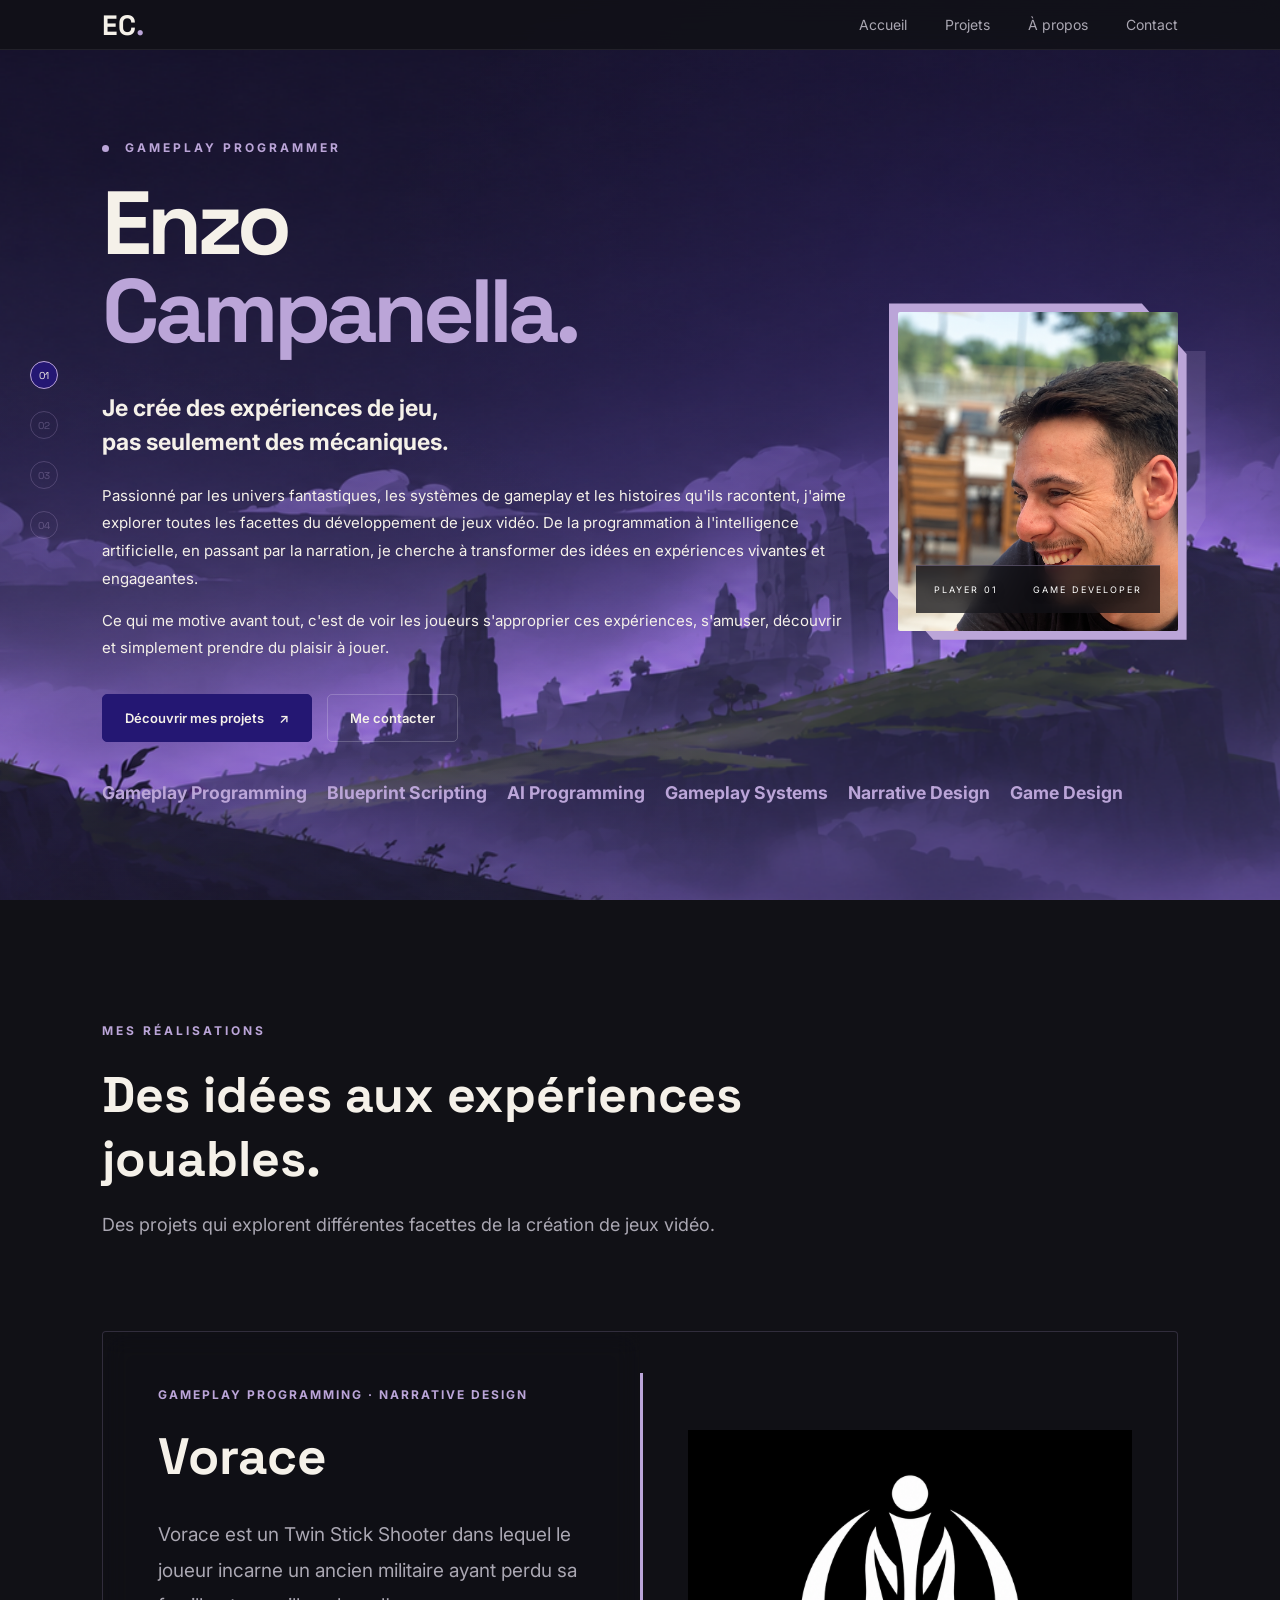
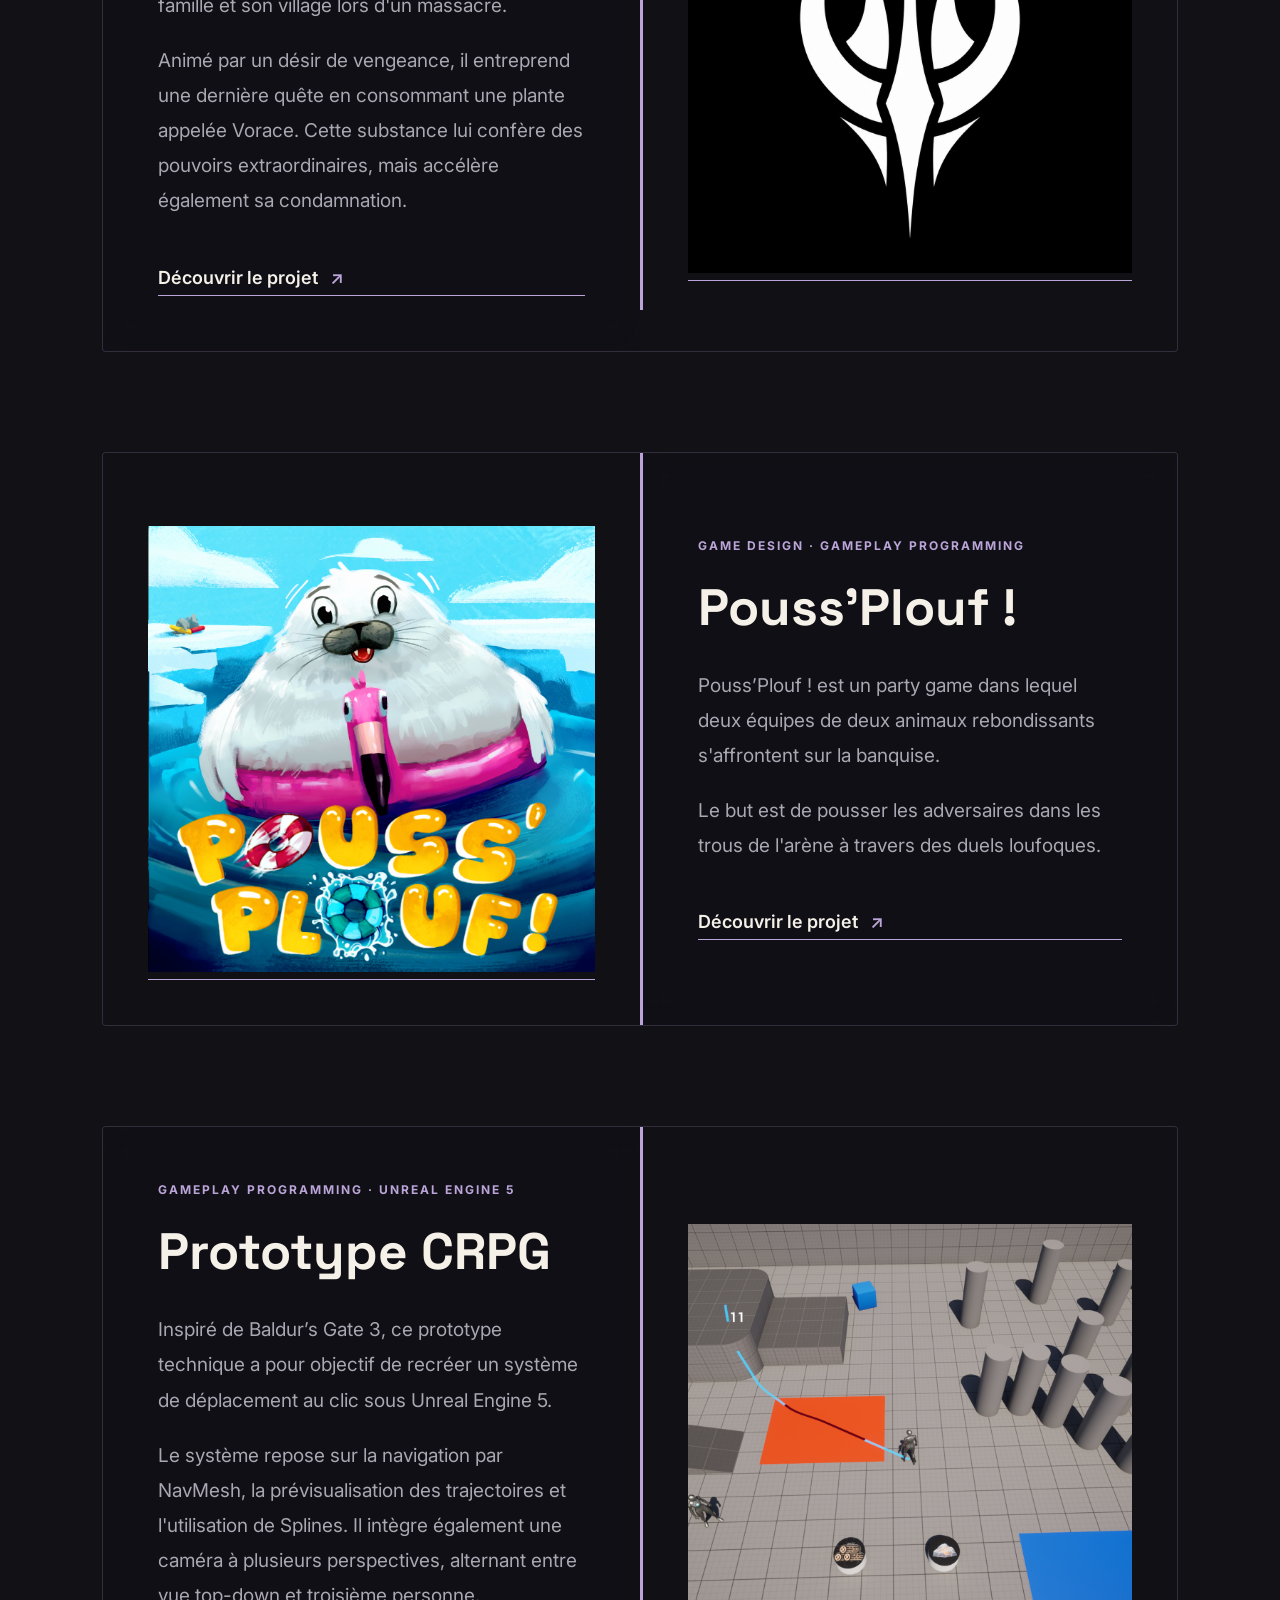
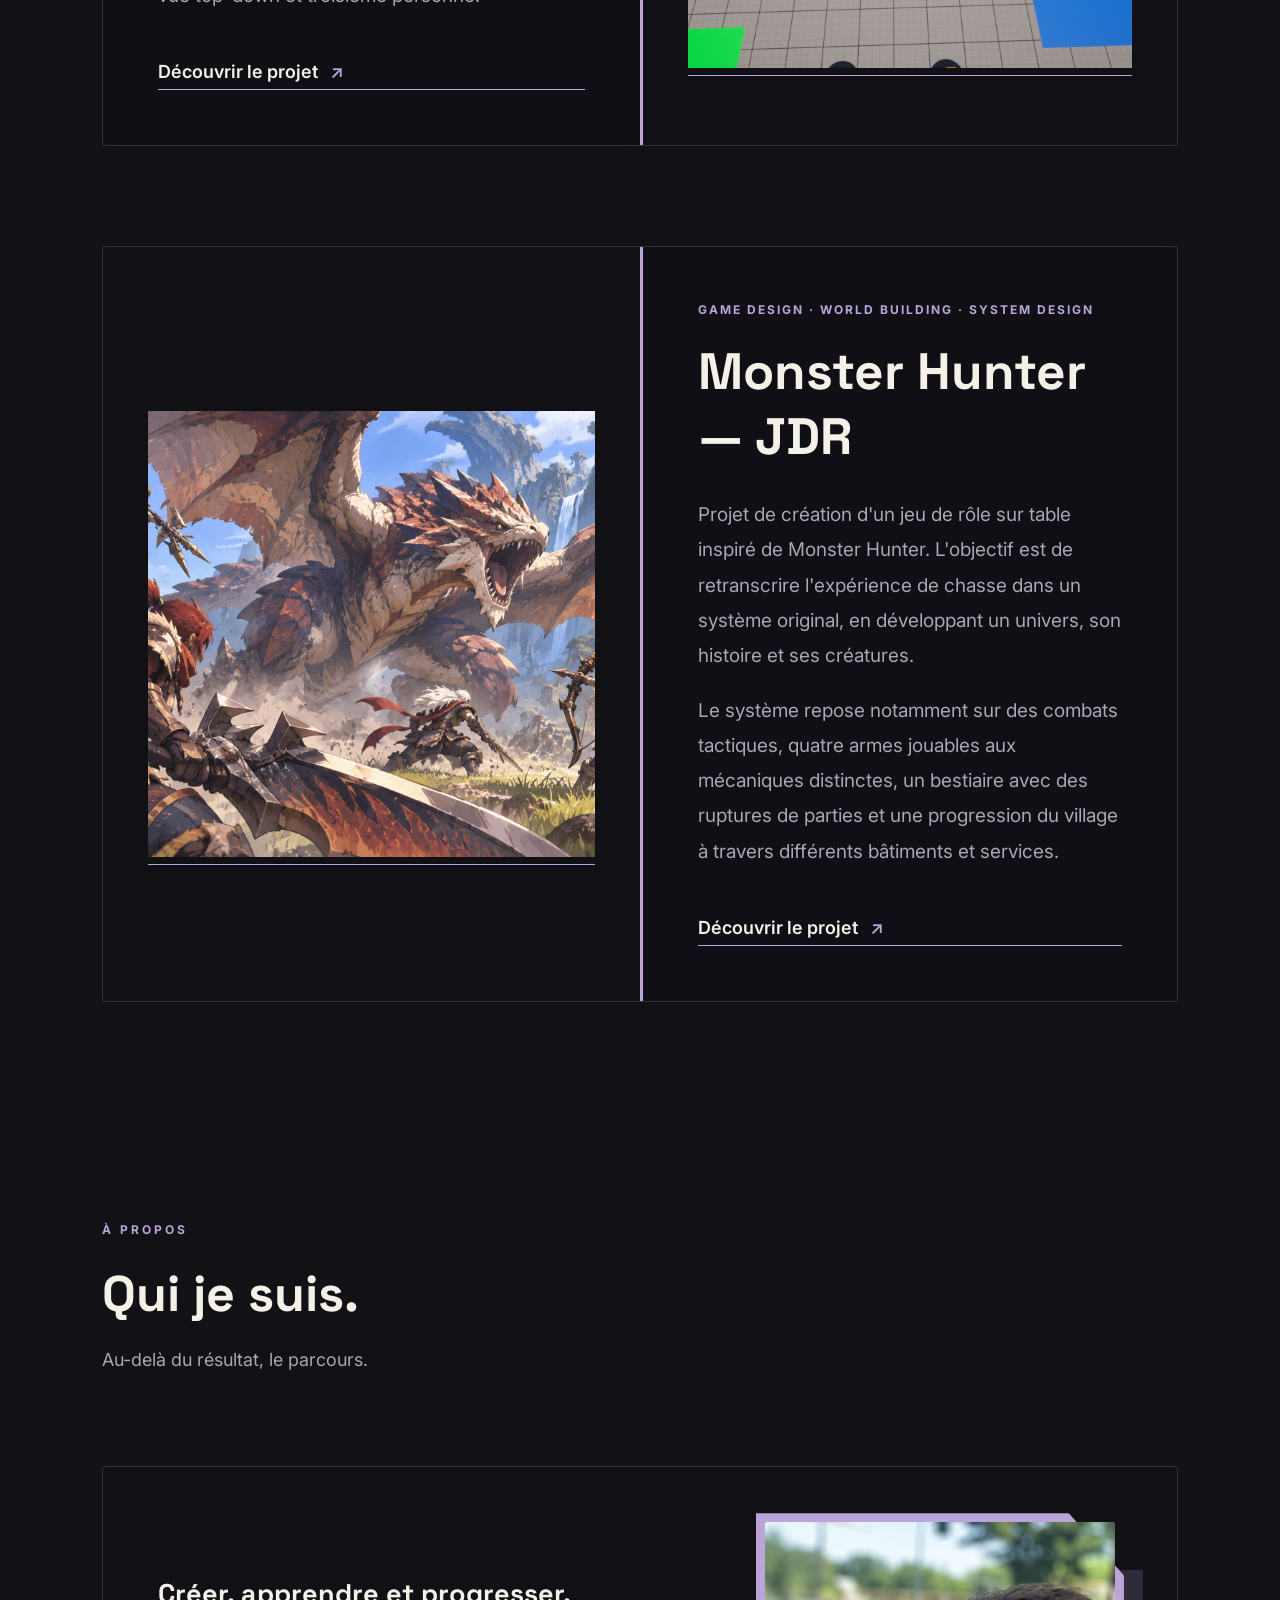
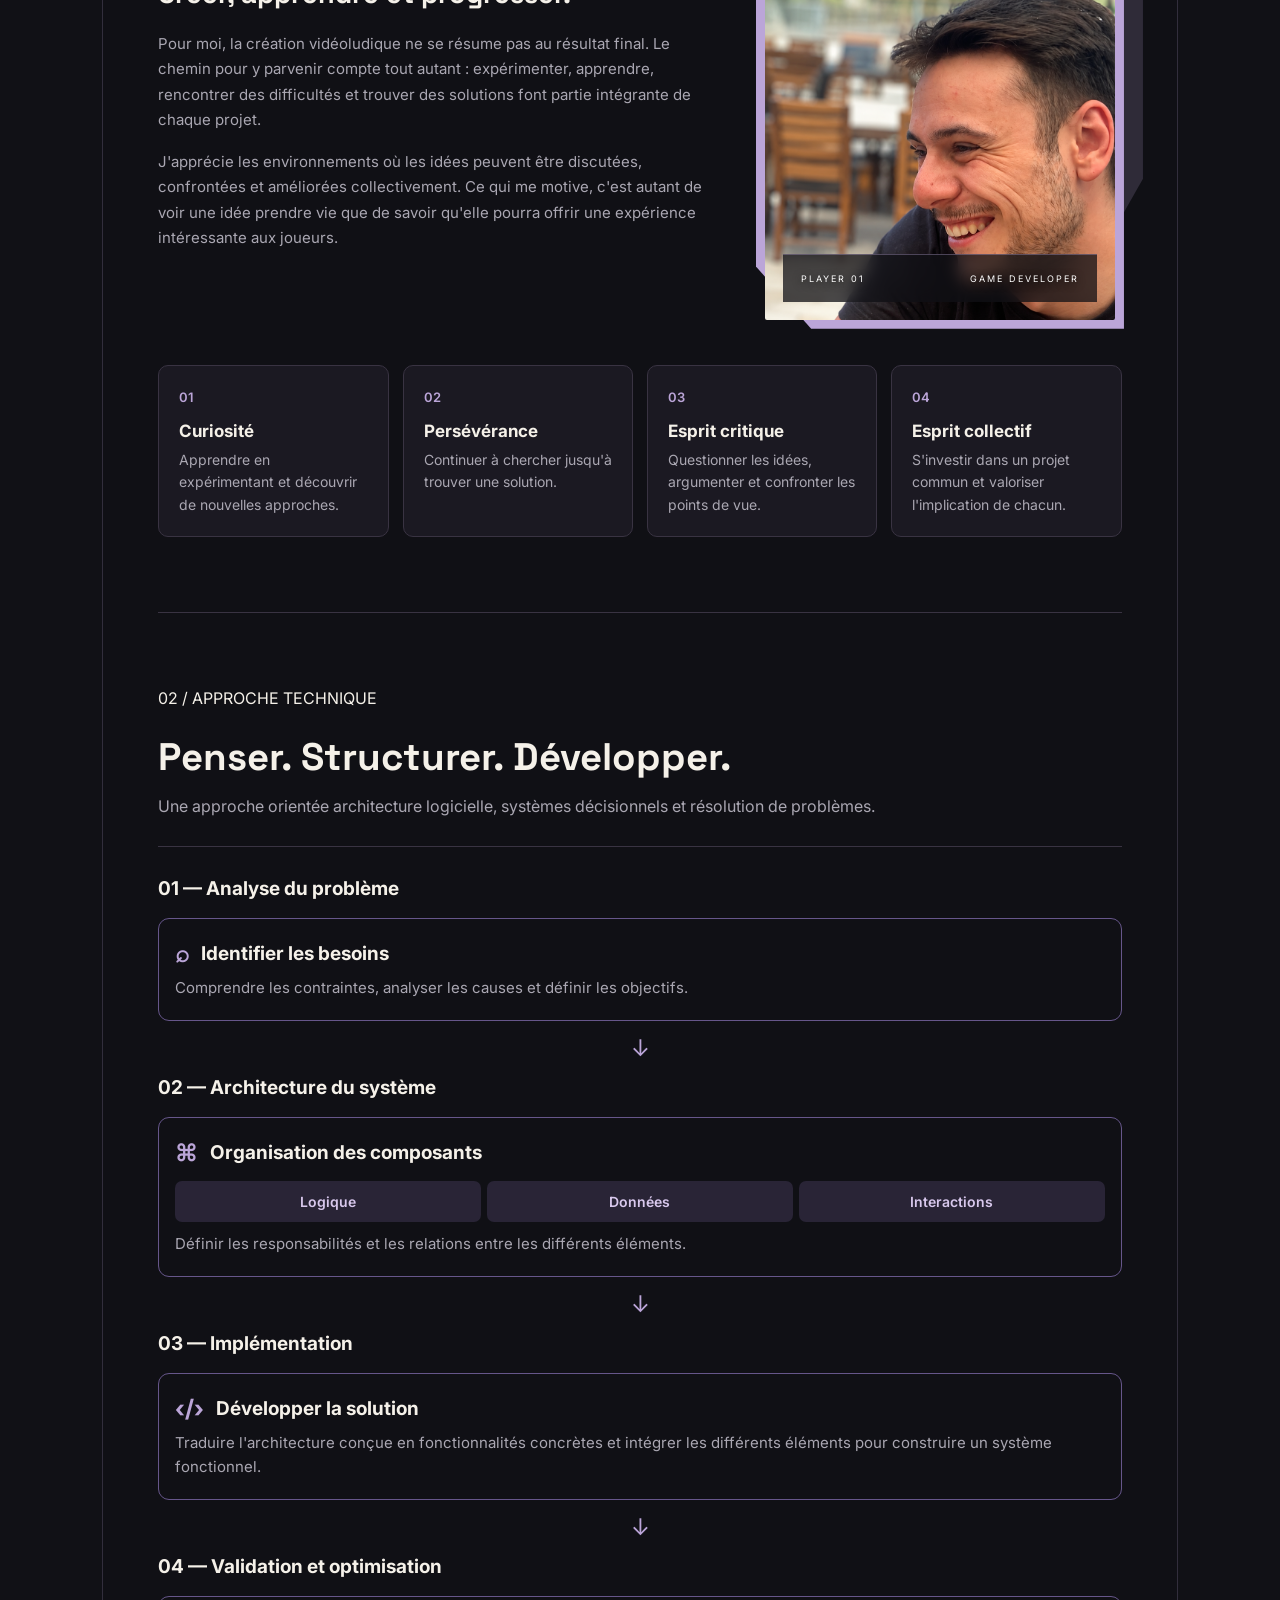
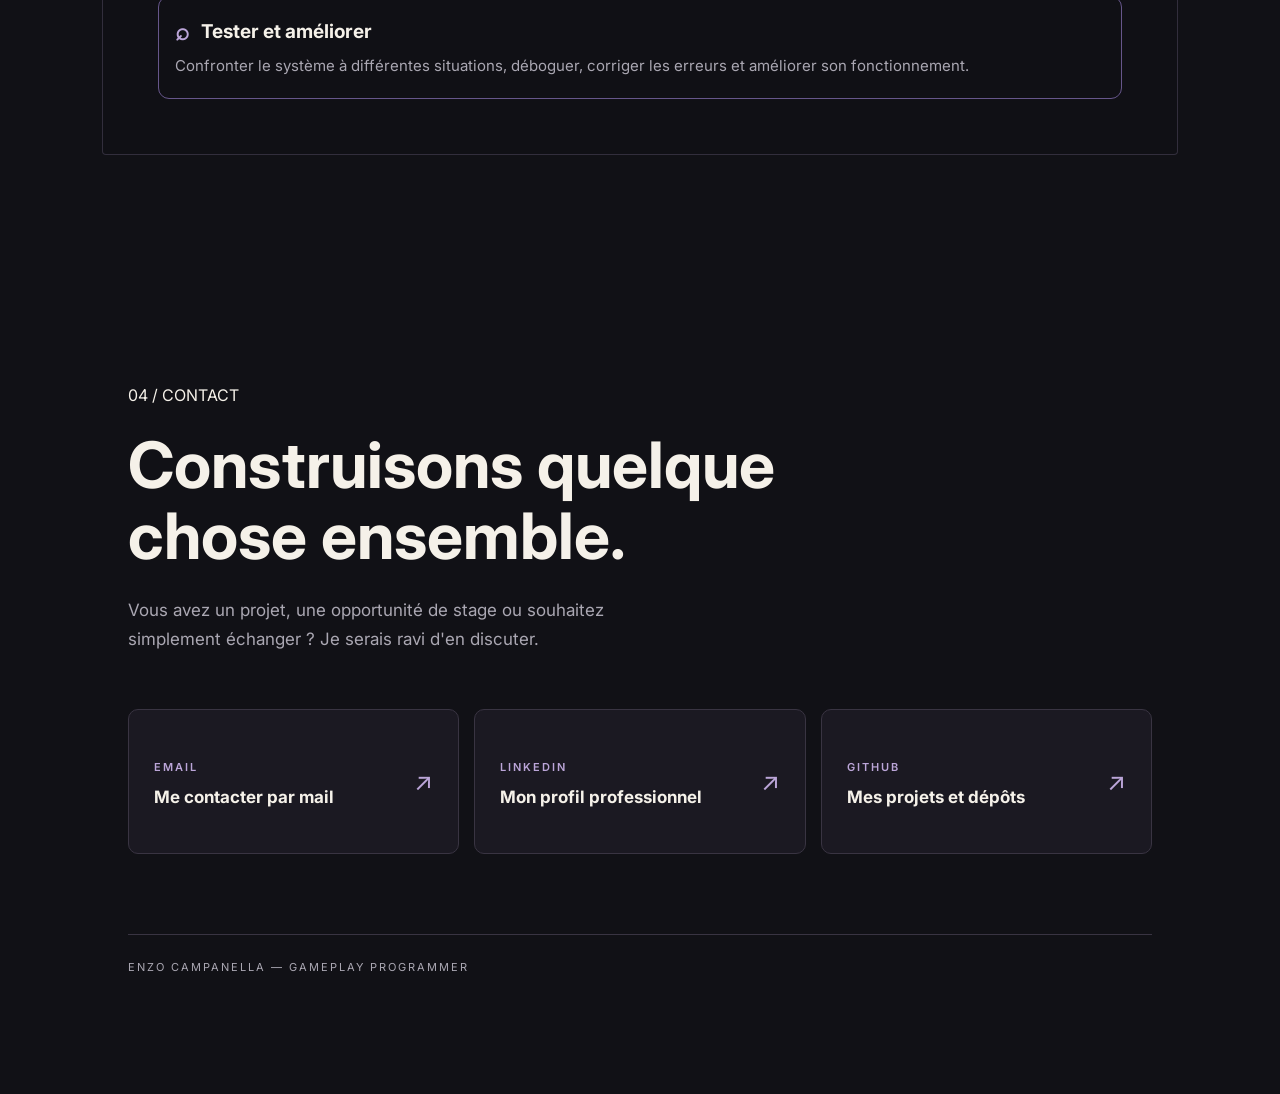
==== commit 224abf2e: "a" ====
--- a/index.html
+++ b/index.html
@@ -179,7 +179,9 @@
                         </div>
 
                         <div class="project-image">
+                         <a href="projects/vorace.html" class="project-link">
                             <img src="assets/vorace-logo.png" alt="Logo du projet Vorace">
+                            </a>
                         </div>
                     </div>
                 </article>
@@ -190,8 +192,10 @@
                     <div class="project-card">
 
                         <div class="project-image">
+                         <a href="projects/pouss-plouf.html" class="project-link">
                             <img src="assets/pouss-plouf.png"
                                  alt="Visuel du jeu Pouss’Plouf !">
+                                 </a>
                         </div>
 
                         <div class="project-content">
@@ -256,8 +260,10 @@
                         </div>
 
                         <div class="project-image">
+                         <a href="projects/crpg.html" class="project-link">
                             <img src="assets/crpg.png"
                                  alt="Capture du prototype CRPG">
+                                 </a>
                         </div>
 
                     </div>
@@ -269,8 +275,10 @@
                     <div class="project-card">
 
                         <div class="project-image">
+                         <a href="projects/monster-hunter.html" class="project-link">
                             <img src="assets/monster-hunter-jdr.png"
                                  alt="Illustration du projet JDR Monster Hunter">
+                                 </a>
                         </div>
 
                         <div class="project-content">
